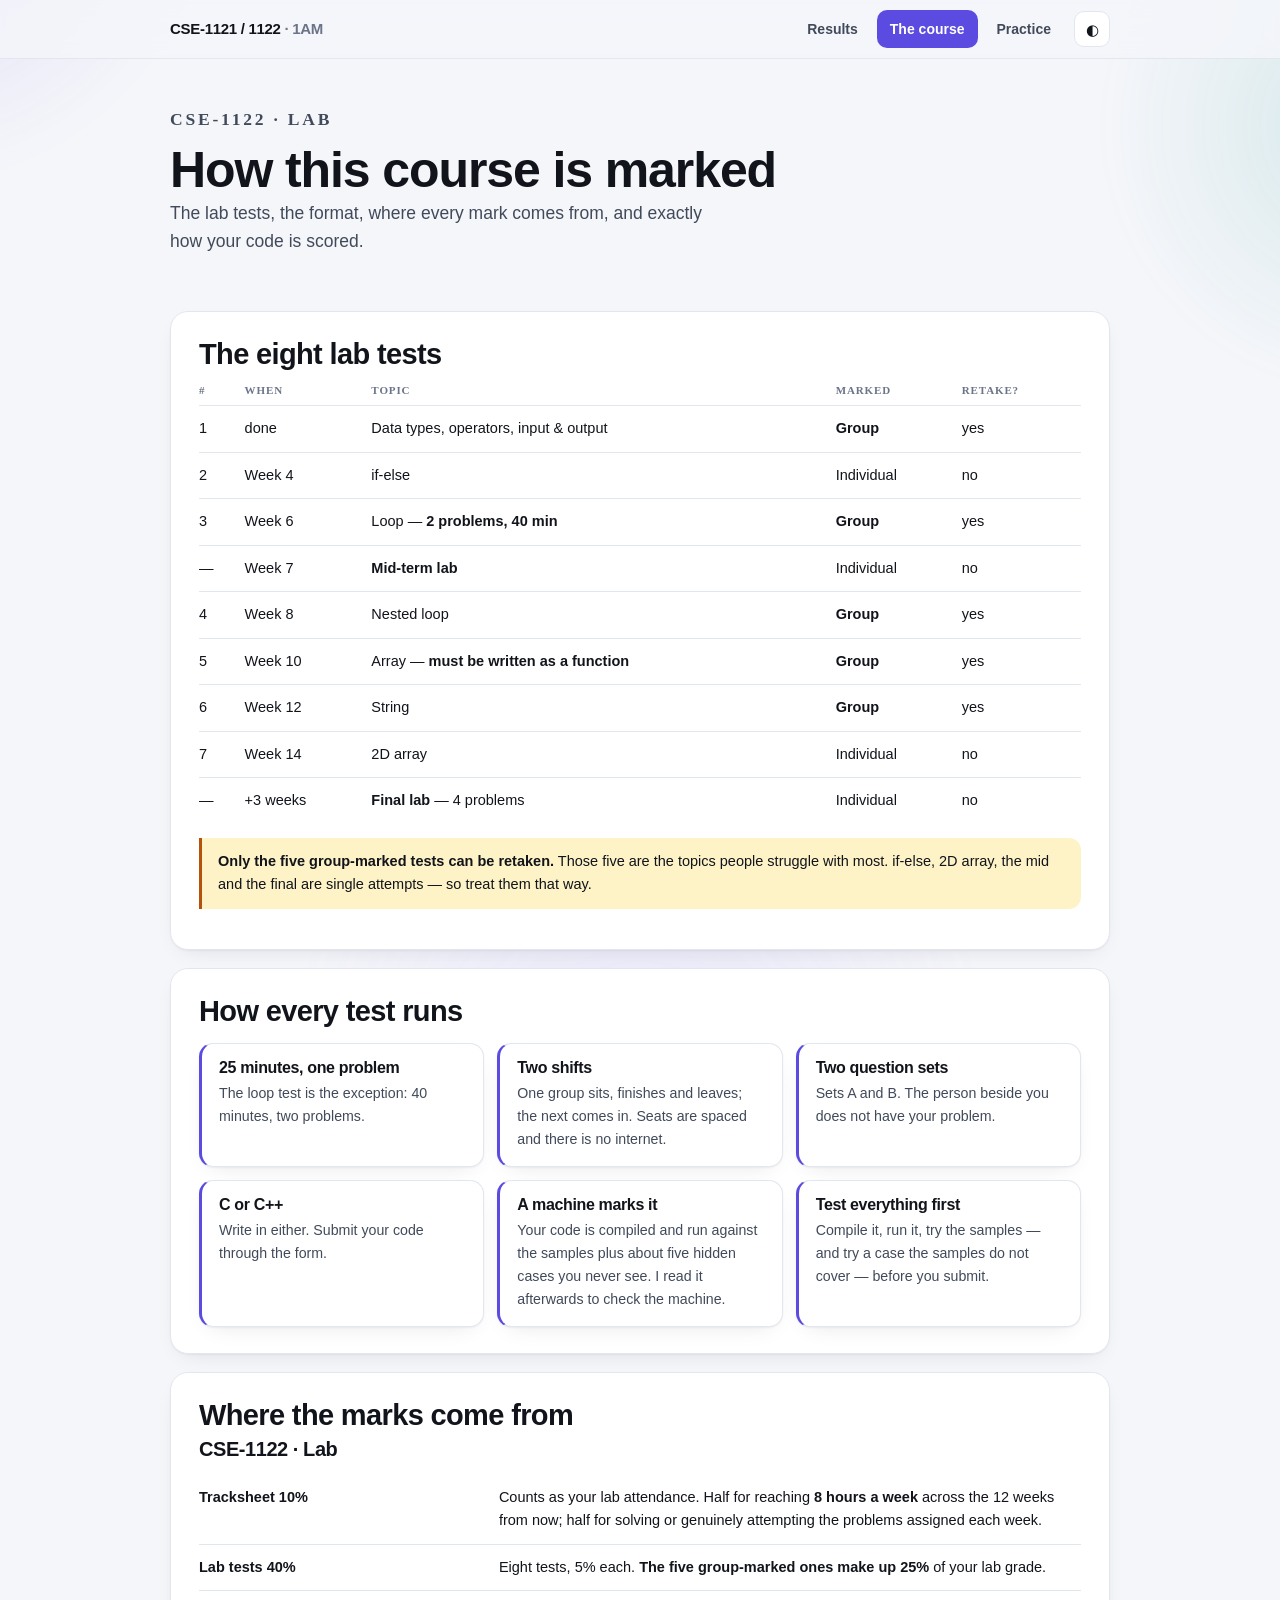
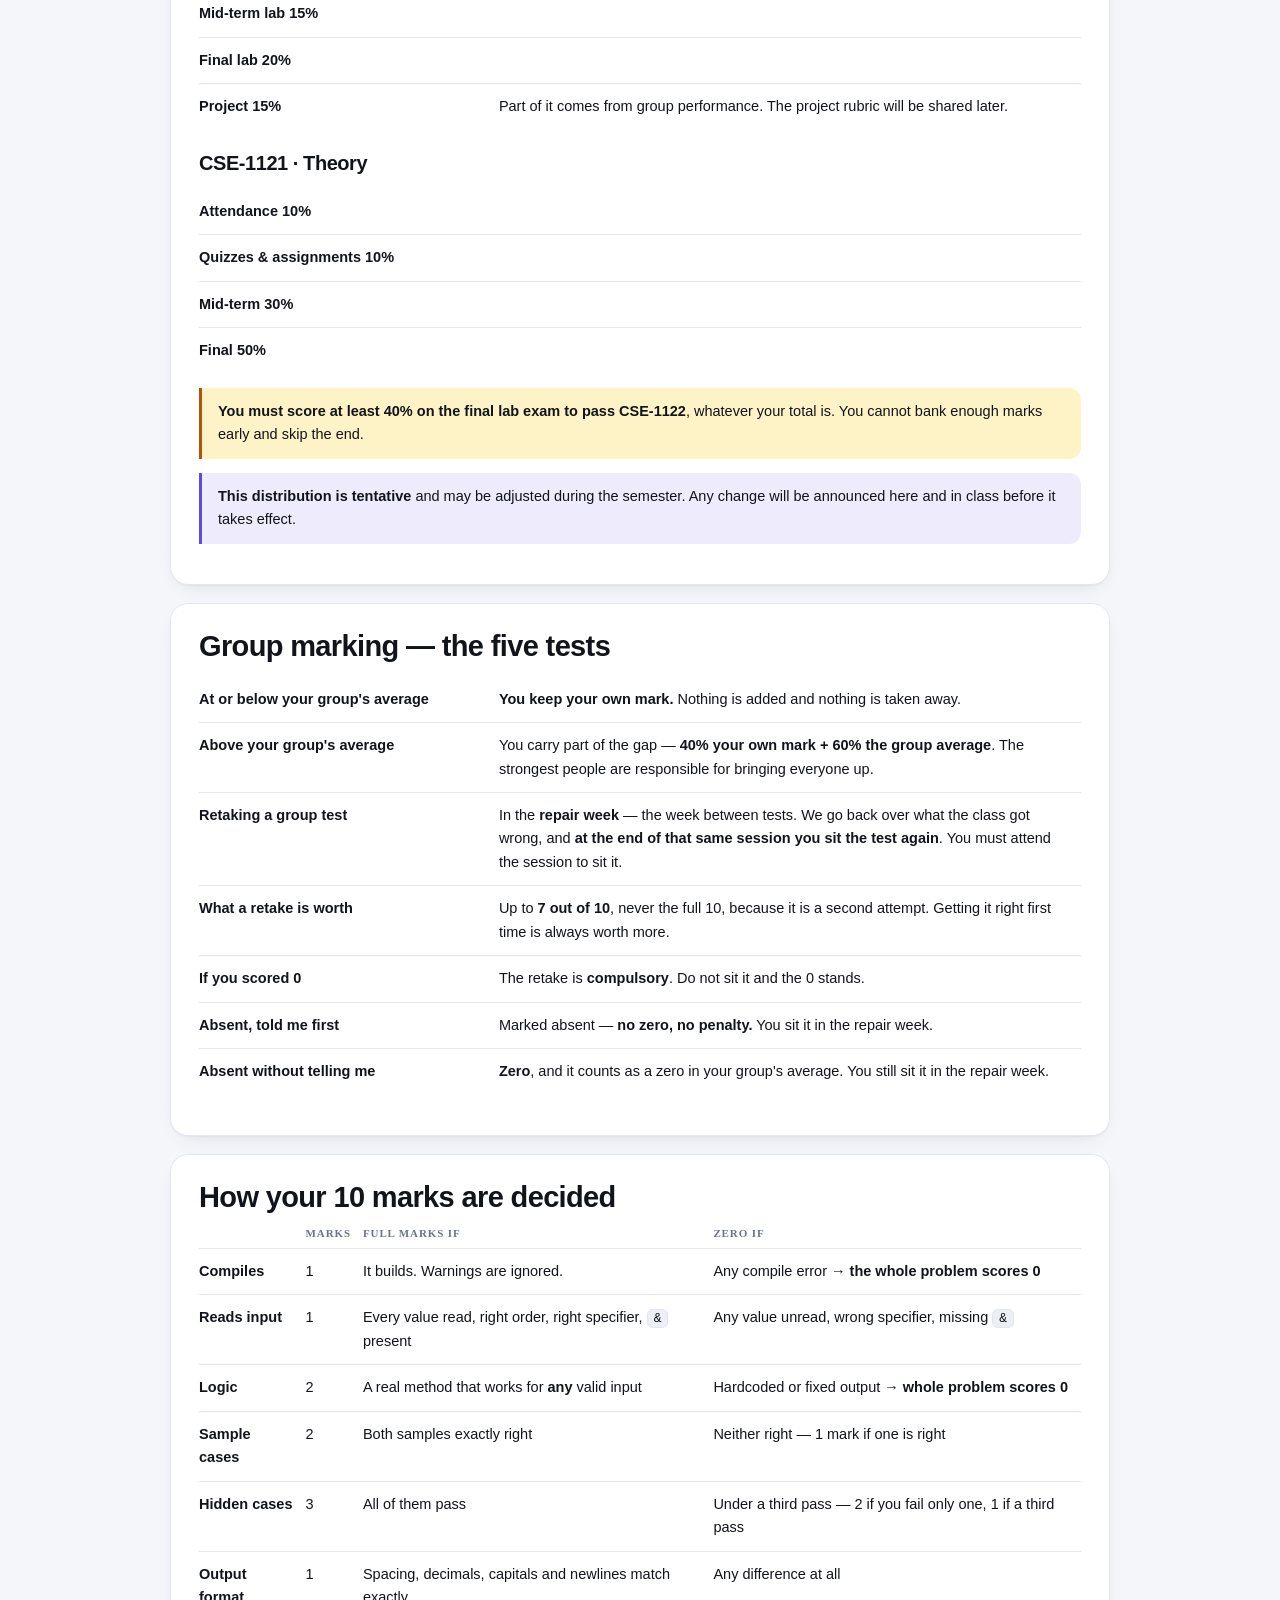
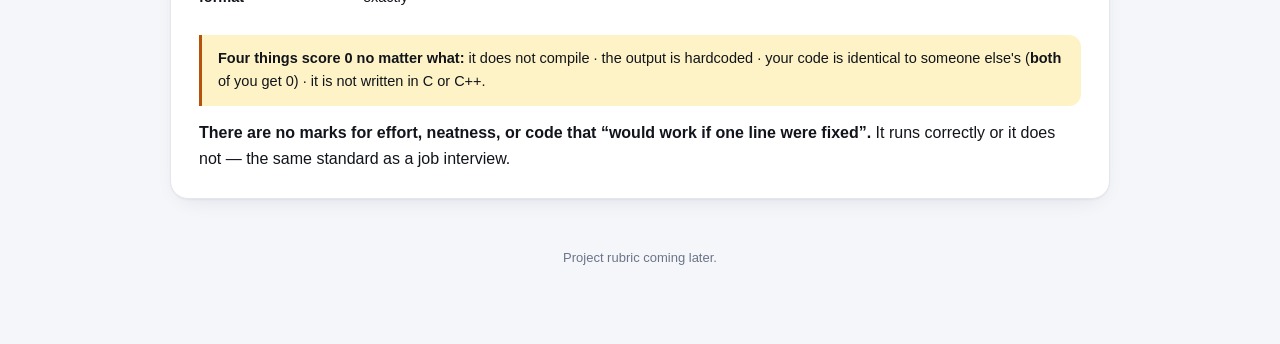
==== course.html @ 8d6affc6 "Quiz 1 and Lab Test 1 results, course info and practice guide" ====
<!doctype html><html lang="en"><head><meta charset="utf-8"><meta name="viewport" content="width=device-width,initial-scale=1"><meta name="robots" content="noindex,nofollow"><meta name="color-scheme" content="light dark"><title>The course — CSE-1121/1122 1AM</title><link rel="stylesheet" href="assets/site.css"><script>(function(){var s=localStorage.getItem("thm");if(s)document.documentElement.setAttribute("data-theme",s)})();</script></head><body><nav><div class="w"><span class="brand">CSE-1121 / 1122 <span>· 1AM</span></span>
<a class="nl" href="index.html">Results</a>
<a class="nl on" href="course.html">The course</a>
<a class="nl" href="practice.html">Practice</a>
<button id="tt" title="Light or dark" aria-label="Toggle theme">◐</button></div></nav><div class="w"><div class="hero rv">
<p class="eyebrow">CSE-1122 · Lab</p><h1>How this course is marked</h1>
<p>The lab tests, the format, where every mark comes from, and exactly how your code is scored.</p></div>

<section class="s rv"><h2>The eight lab tests</h2>
<div class="tw"><table>
<tr><th>#</th><th>When</th><th>Topic</th><th>Marked</th><th>Retake?</th></tr>
<tr><td>1</td><td>done</td><td>Data types, operators, input &amp; output</td><td><b>Group</b></td><td>yes</td></tr>
<tr><td>2</td><td>Week 4</td><td>if-else</td><td>Individual</td><td>no</td></tr>
<tr><td>3</td><td>Week 6</td><td>Loop — <b>2 problems, 40 min</b></td><td><b>Group</b></td><td>yes</td></tr>
<tr><td>—</td><td>Week 7</td><td><b>Mid-term lab</b></td><td>Individual</td><td>no</td></tr>
<tr><td>4</td><td>Week 8</td><td>Nested loop</td><td><b>Group</b></td><td>yes</td></tr>
<tr><td>5</td><td>Week 10</td><td>Array — <b>must be written as a function</b></td><td><b>Group</b></td><td>yes</td></tr>
<tr><td>6</td><td>Week 12</td><td>String</td><td><b>Group</b></td><td>yes</td></tr>
<tr><td>7</td><td>Week 14</td><td>2D array</td><td>Individual</td><td>no</td></tr>
<tr><td>—</td><td>+3 weeks</td><td><b>Final lab</b> — 4 problems</td><td>Individual</td><td>no</td></tr>
</table></div>
<div class="note"><b>Only the five group-marked tests can be retaken.</b> Those five are the topics people
struggle with most. if-else, 2D array, the mid and the final are single attempts — so treat them that way.</div></section>

<section class="s rv"><h2>How every test runs</h2>
<div class="grid">
<div class="tile ac lift"><h4>25 minutes, one problem</h4><p>The loop test is the exception: 40 minutes, two problems.</p></div>
<div class="tile ac lift"><h4>Two shifts</h4><p>One group sits, finishes and leaves; the next comes in. Seats are spaced and there is no internet.</p></div>
<div class="tile ac lift"><h4>Two question sets</h4><p>Sets A and B. The person beside you does not have your problem.</p></div>
<div class="tile ac lift"><h4>C or C++</h4><p>Write in either. Submit your code through the form.</p></div>
<div class="tile ac lift"><h4>A machine marks it</h4><p>Your code is compiled and run against the samples plus about five hidden cases you never see. I read it afterwards to check the machine.</p></div>
<div class="tile ac lift"><h4>Test everything first</h4><p>Compile it, run it, try the samples — and try a case the samples do not cover — before you submit.</p></div>
</div></section>

<section class="s rv"><h2>Where the marks come from</h2>
<h3 style="margin-bottom:8px">CSE-1122 · Lab</h3>
<div class="tw"><table class="kv">
<tr><td>Tracksheet <b>10%</b></td><td>Counts as your lab attendance. Half for reaching <b>8 hours a week</b> across the 12 weeks from now; half for solving or genuinely attempting the problems assigned each week.</td></tr>
<tr><td>Lab tests <b>40%</b></td><td>Eight tests, 5% each. <b>The five group-marked ones make up 25%</b> of your lab grade.</td></tr>
<tr><td>Mid-term lab <b>15%</b></td><td></td></tr>
<tr><td>Final lab <b>20%</b></td><td></td></tr>
<tr><td>Project <b>15%</b></td><td>Part of it comes from group performance. The project rubric will be shared later.</td></tr>
</table></div>
<h3 style="margin:22px 0 8px">CSE-1121 · Theory</h3>
<div class="tw"><table class="kv">
<tr><td>Attendance <b>10%</b></td><td></td></tr>
<tr><td>Quizzes &amp; assignments <b>10%</b></td><td></td></tr>
<tr><td>Mid-term <b>30%</b></td><td></td></tr>
<tr><td>Final <b>50%</b></td><td></td></tr>
</table></div>
<div class="note"><b>You must score at least 40% on the final lab exam to pass CSE-1122</b>, whatever your
total is. You cannot bank enough marks early and skip the end.</div>
<div class="note ac"><b>This distribution is tentative</b> and may be adjusted during the semester. Any change
will be announced here and in class before it takes effect.</div></section>

<section class="s rv"><h2>Group marking — the five tests</h2>
<div class="tw"><table class="kv">
<tr><td>At or below your group's average</td><td><b>You keep your own mark.</b> Nothing is added and nothing is taken away.</td></tr>
<tr><td>Above your group's average</td><td>You carry part of the gap — <b>40% your own mark + 60% the group average</b>. The strongest people are responsible for bringing everyone up.</td></tr>
<tr><td>Retaking a group test</td><td>In the <b>repair week</b> — the week between tests. We go back over what the class got wrong, and <b>at the end of that same session you sit the test again</b>. You must attend the session to sit it.</td></tr>
<tr><td>What a retake is worth</td><td>Up to <b>7 out of 10</b>, never the full 10, because it is a second attempt. Getting it right first time is always worth more.</td></tr>
<tr><td>If you scored 0</td><td>The retake is <b>compulsory</b>. Do not sit it and the 0 stands.</td></tr>
<tr><td>Absent, told me first</td><td>Marked absent — <b>no zero, no penalty.</b> You sit it in the repair week.</td></tr>
<tr><td>Absent without telling me</td><td><b>Zero</b>, and it counts as a zero in your group's average. You still sit it in the repair week.</td></tr>
</table></div></section>

<section class="s rv"><h2>How your 10 marks are decided</h2>
<div class="tw"><table>
<tr><th></th><th>Marks</th><th>Full marks if</th><th>Zero if</th></tr>
<tr><td><b>Compiles</b></td><td>1</td><td>It builds. Warnings are ignored.</td><td>Any compile error → <b>the whole problem scores 0</b></td></tr>
<tr><td><b>Reads input</b></td><td>1</td><td>Every value read, right order, right specifier, <code>&amp;</code> present</td><td>Any value unread, wrong specifier, missing <code>&amp;</code></td></tr>
<tr><td><b>Logic</b></td><td>2</td><td>A real method that works for <b>any</b> valid input</td><td>Hardcoded or fixed output → <b>whole problem scores 0</b></td></tr>
<tr><td><b>Sample cases</b></td><td>2</td><td>Both samples exactly right</td><td>Neither right — 1 mark if one is right</td></tr>
<tr><td><b>Hidden cases</b></td><td>3</td><td>All of them pass</td><td>Under a third pass — 2 if you fail only one, 1 if a third pass</td></tr>
<tr><td><b>Output format</b></td><td>1</td><td>Spacing, decimals, capitals and newlines match exactly</td><td>Any difference at all</td></tr>
</table></div>
<div class="note"><b>Four things score 0 no matter what:</b> it does not compile · the output is hardcoded ·
your code is identical to someone else's (<b>both</b> of you get 0) · it is not written in C or C++.</div>
<p style="margin-bottom:0"><b>There are no marks for effort, neatness, or code that “would work if one line
were fixed”.</b> It runs correctly or it does not — the same standard as a job interview.</p></section>

<p class="foot">Project rubric coming later.</p></div><script>
(function(){var r=document.documentElement,k='thm',s=localStorage.getItem(k);
 if(s)r.setAttribute('data-theme',s);
 var b=document.getElementById('tt');b&&b.addEventListener('click',function(){
  var d=r.getAttribute('data-theme')||(matchMedia('(prefers-color-scheme:dark)').matches?'dark':'light');
  var n=d==='dark'?'light':'dark';r.setAttribute('data-theme',n);localStorage.setItem(k,n);});
 if('IntersectionObserver' in window){
  var io=new IntersectionObserver(function(es){es.forEach(function(e){
   if(e.isIntersecting){e.target.classList.add('in');io.unobserve(e.target)}})},{rootMargin:'0px 0px -40px 0px'});
  document.querySelectorAll('.rv').forEach(function(e){io.observe(e)});
 } else document.querySelectorAll('.rv').forEach(function(e){e.classList.add('in')});
 var cs=document.querySelectorAll('[data-count]');
 if(cs.length&&'IntersectionObserver' in window&&!matchMedia('(prefers-reduced-motion:reduce)').matches){
  var io2=new IntersectionObserver(function(es){es.forEach(function(e){if(!e.isIntersecting)return;
   var el=e.target,to=parseFloat(el.dataset.count),d=el.dataset.dec==='1',t0=null;
   function step(t){t0=t0||t;var p=Math.min((t-t0)/700,1);
    el.firstChild.nodeValue=(to*(1-Math.pow(1-p,3))).toFixed(d?1:0);
    if(p<1)requestAnimationFrame(step)}
   requestAnimationFrame(step);io2.unobserve(el)})},{});
  cs.forEach(function(e){io2.observe(e)});}
})();</script></body></html>
---- assets/site.css ----
/* ---- tokens ------------------------------------------------------------- */
:root{
  --bg:#F5F6FA; --bg2:#EDEFF6; --surf:#FFFFFF; --card:#FFFFFF; --line:#E2E6EF;
  --ink:#11141A; --ink2:#414A5A; --mut:#6B7488;
  --acc:#5B4BE0; --acc-s:#7C6BFF; --acc2:#0D9488;
  --ok:#059669; --md:#B45309; --lo:#DC2626;
  --okb:#DCFCE7; --mdb:#FEF3C7; --lob:#FEE2E2;
  --code:#12151C; --codei:#E9ECF3;
  --sh:0 1px 2px rgba(16,20,32,.05),0 8px 24px -12px rgba(16,20,32,.14);
  --sh-lift:0 2px 6px rgba(16,20,32,.07),0 22px 48px -18px rgba(16,20,32,.26);
  --mo:ui-monospace,SFMono-Regular,Menlo,Consolas,monospace;
}
@media(prefers-color-scheme:dark){:root:not([data-theme="light"]){
  --bg:#0A0C11; --bg2:#0E1118; --surf:#141922; --card:#161C26; --line:#242B39;
  --ink:#EDF1F8; --ink2:#AFB9CA; --mut:#79839A;
  --acc:#9B8CFF; --acc-s:#B3A6FF; --acc2:#2DD4BF;
  --ok:#34D399; --md:#FBBF24; --lo:#FB7185;
  --okb:#0B2B21; --mdb:#2E2510; --lob:#301419;
  --code:#05070B; --codei:#DDE3EE;
  --sh:0 1px 2px rgba(0,0,0,.4),0 10px 30px -14px rgba(0,0,0,.7);
  --sh-lift:0 2px 8px rgba(0,0,0,.5),0 26px 60px -20px rgba(0,0,0,.85);
}}
:root[data-theme="dark"]{
  --bg:#0A0C11; --bg2:#0E1118; --surf:#141922; --card:#161C26; --line:#242B39;
  --ink:#EDF1F8; --ink2:#AFB9CA; --mut:#79839A;
  --acc:#9B8CFF; --acc-s:#B3A6FF; --acc2:#2DD4BF;
  --ok:#34D399; --md:#FBBF24; --lo:#FB7185;
  --okb:#0B2B21; --mdb:#2E2510; --lob:#301419;
  --code:#05070B; --codei:#DDE3EE;
  --sh:0 1px 2px rgba(0,0,0,.4),0 10px 30px -14px rgba(0,0,0,.7);
  --sh-lift:0 2px 8px rgba(0,0,0,.5),0 26px 60px -20px rgba(0,0,0,.85);
}
*{box-sizing:border-box}
html{-webkit-text-size-adjust:100%}
body{margin:0;background:var(--bg);color:var(--ink);
 font:16px/1.62 ui-sans-serif,-apple-system,BlinkMacSystemFont,"Segoe UI",Roboto,"Helvetica Neue",sans-serif;
 -webkit-font-smoothing:antialiased;overflow-x:hidden}
/* subtle depth: drifting mesh behind everything */
body::before{content:"";position:fixed;inset:-25%;z-index:-1;pointer-events:none;
 background:
  radial-gradient(38vw 38vw at 12% 8%, color-mix(in srgb,var(--acc) 15%,transparent), transparent 62%),
  radial-gradient(34vw 34vw at 88% 26%, color-mix(in srgb,var(--acc2) 13%,transparent), transparent 62%),
  radial-gradient(42vw 42vw at 50% 96%, color-mix(in srgb,var(--acc-s) 10%,transparent), transparent 66%);
 filter:blur(10px);animation:drift 34s ease-in-out infinite alternate}
@keyframes drift{to{transform:translate3d(2.5%,-2%,0) scale(1.06)}}
.w{max-width:980px;margin:0 auto;padding:0 20px}
h1,h2,h3,h4{line-height:1.14;margin:0;letter-spacing:-.022em}
h1{font-size:clamp(30px,7vw,50px);font-weight:800}
h2{font-size:clamp(21px,4vw,29px);font-weight:750;margin:0 0 6px}
h3{font-size:20px;font-weight:700} h4{font-size:16px;font-weight:650}
p{margin:0 0 12px} a{color:var(--acc)}
/* ---- nav ---------------------------------------------------------------- */
nav{position:sticky;top:0;z-index:40;backdrop-filter:blur(14px);
 background:color-mix(in srgb,var(--bg) 82%,transparent);border-bottom:1px solid var(--line)}
nav .w{display:flex;align-items:center;gap:6px;height:58px}
.brand{font-weight:800;letter-spacing:-.02em;margin-right:auto;font-size:15px;white-space:nowrap}
.brand span{color:var(--mut);font-weight:600}
nav a.nl{padding:8px 13px;border-radius:10px;text-decoration:none;color:var(--ink2);
 font-size:14px;font-weight:600;white-space:nowrap}
nav a.nl:hover{background:var(--surf);color:var(--ink)}
nav a.nl.on{background:var(--acc);color:#fff}
#tt{margin-left:4px;width:36px;height:36px;border:1px solid var(--line);border-radius:10px;
 background:var(--surf);color:var(--ink);cursor:pointer;font-size:15px;line-height:1;flex:none}
@media(max-width:600px){nav .w{height:auto;padding-top:9px;padding-bottom:9px;flex-wrap:wrap}
 .brand{width:100%;margin-bottom:5px} nav a.nl{padding:7px 11px;font-size:13.5px}}
/* ---- layout ------------------------------------------------------------- */
.hero{padding:52px 0 26px}
.eyebrow{font:700 11.5px/1 ui-sans-serif;letter-spacing:.16em;text-transform:uppercase;color:var(--acc);margin:0 0 13px}
.hero>p{color:var(--ink2);max-width:58ch;font-size:17.5px}
section.s{background:var(--surf);border:1px solid var(--line);border-radius:18px;
 padding:26px 28px;margin:18px 0;box-shadow:var(--sh)}
@media(max-width:560px){section.s{padding:20px 18px;border-radius:15px}}
.stats{display:grid;grid-template-columns:repeat(auto-fit,minmax(140px,1fr));gap:12px;margin-top:24px}
.stat{background:var(--surf);border:1px solid var(--line);border-radius:15px;padding:17px 19px;box-shadow:var(--sh)}
.stat b{display:block;font-size:32px;font-weight:820;letter-spacing:-.035em;line-height:1}
.stat b small{font-size:15px;color:var(--mut);font-weight:600}
.stat span{display:block;font-size:12.5px;color:var(--mut);margin-top:6px;line-height:1.4}
.grid{display:grid;gap:13px;grid-template-columns:repeat(auto-fit,minmax(240px,1fr));margin-top:15px}
.tile{border:1px solid var(--line);border-radius:14px;padding:15px 17px;background:var(--card);box-shadow:var(--sh)}
.tile h4{margin-bottom:5px} .tile p{font-size:14.2px;color:var(--ink2);margin:0}
.tile.ok{border-left:3px solid var(--ok)} .tile.md{border-left:3px solid var(--md)}
.tile.lo{border-left:3px solid var(--lo)} .tile.ac{border-left:3px solid var(--acc)}
.pill{display:inline-block;font:700 11px/1 ui-sans-serif;letter-spacing:.04em;padding:5px 9px;border-radius:20px;margin-right:7px}
.p-ok{background:var(--okb);color:var(--ok)} .p-md{background:var(--mdb);color:var(--md)} .p-lo{background:var(--lob);color:var(--lo)}
.note{border-left:3px solid var(--md);background:var(--mdb);color:var(--ink);
 padding:12px 16px;border-radius:0 12px 12px 0;margin:14px 0;font-size:14.5px}
.note.ac{border-color:var(--acc);background:color-mix(in srgb,var(--acc) 10%,transparent)}
/* tables scroll on mobile */
.tw{overflow-x:auto;-webkit-overflow-scrolling:touch;margin:14px 0}
table{width:100%;border-collapse:collapse;font-size:14.5px;min-width:440px}
th{text-align:left;font:700 11px/1 ui-sans-serif;letter-spacing:.08em;text-transform:uppercase;
 color:var(--mut);padding:0 12px 9px 0;border-bottom:1px solid var(--line)}
td{padding:11px 12px 11px 0;border-bottom:1px solid var(--line);vertical-align:top}
tr:last-child td{border-bottom:0}
table.kv{min-width:0} table.kv td:first-child{width:34%;font-weight:650;padding-right:18px}
code{background:var(--bg2);border:1px solid var(--line);padding:1px 6px;border-radius:6px;font:13px var(--mo)}
.pr{background:var(--code);color:var(--codei);padding:14px 16px;border-radius:12px;
 font:12.5px/1.62 var(--mo);white-space:pre-wrap;margin:9px 0;overflow-x:auto}
ul,ol{padding-left:20px;margin:8px 0} li{margin-bottom:7px}
.foot{color:var(--mut);font-size:13px;padding:30px 0 64px;text-align:center}
.hide{display:none!important}
/* ---- depth on interaction ---------------------------------------------- */
.lift{transition:transform .22s cubic-bezier(.2,.7,.3,1),box-shadow .22s}
@media(hover:hover){.lift:hover{transform:translateY(-3px);box-shadow:var(--sh-lift)}}
.rv{opacity:0;transform:translateY(14px)}
.rv.in{opacity:1;transform:none;transition:opacity .5s ease,transform .5s cubic-bezier(.2,.7,.3,1)}
@media(prefers-reduced-motion:reduce){
 body::before{animation:none}.rv,.rv.in{opacity:1;transform:none;transition:none}
 .lift{transition:none}.lift:hover{transform:none}}

.gs{margin:20px 0}
.gh{background:var(--ink);color:var(--bg);border-radius:16px 16px 0 0;padding:17px 24px}
.gh h3{color:var(--bg)} .gh p{margin:4px 0 0;font-size:13.5px;opacity:.82} .gh b{color:var(--bg)}
.mut{opacity:.72}
.cards{display:grid;gap:13px;grid-template-columns:repeat(auto-fill,minmax(310px,1fr));
 background:var(--surf);border:1px solid var(--line);border-top:0;border-radius:0 0 16px 16px;padding:15px;box-shadow:var(--sh)}
.c{border:1px solid var(--line);border-radius:14px;padding:17px 19px;background:var(--card)}
.ch{display:flex;justify-content:space-between;gap:8px;align-items:flex-start;margin-bottom:13px}
.cid{font:600 11.5px/1 var(--mo);color:var(--mut);letter-spacing:.04em}
.tg{font:700 10.5px/1 ui-sans-serif;letter-spacing:.06em;text-transform:uppercase;padding:5px 9px;border-radius:20px;white-space:nowrap}
.tg.ok{background:var(--okb);color:var(--ok)} .tg.md{background:var(--mdb);color:var(--md)}
.tg.lo{background:var(--lob);color:var(--lo)} .tg.owe{background:var(--line);color:var(--mut)}
.mk{display:flex;gap:7px;margin-bottom:13px}
.mk>div{flex:1;background:var(--bg2);border:1px solid var(--line);border-radius:11px;padding:10px 4px;text-align:center}
.mk b{display:block;font-size:23px;font-weight:820;letter-spacing:-.03em;line-height:1}
.mk span{display:block;font-size:10.5px;color:var(--mut);margin-top:3px}
.mk .t{background:var(--acc);border-color:var(--acc)} .mk .t b,.mk .t span{color:#fff}
.bars{display:grid;gap:4px;margin-bottom:13px}
.b{display:grid;grid-template-columns:108px 1fr 24px;align-items:center;gap:8px;font-size:11.5px;color:var(--ink2)}
.b .tr{height:6px;background:var(--line);border-radius:6px;overflow:hidden}
.b i{display:block;height:100%;border-radius:6px}
.b .hi{background:var(--ok)} .b .mm{background:var(--md)} .b .ll{background:var(--lo)}
.b b{font-size:11px;text-align:right;font-weight:700}
.nt{background:var(--bg2);border-left:3px solid var(--mut);padding:10px 13px;margin:0 0 10px;font-size:13.5px;border-radius:0 9px 9px 0}
.lb{font:700 10.5px/1 ui-sans-serif;letter-spacing:.09em;text-transform:uppercase;color:var(--mut);margin:13px 0 6px}
.fx{margin:0;padding-left:18px;font-size:13.5px} .fx li{margin-bottom:7px} .fx b{color:var(--acc)}

.hint{font-size:12.5px;color:var(--mut);margin:0 0 10px;line-height:1.5}
.fx{list-style:none;padding:0;margin:0;display:grid;gap:9px}
.stp{display:grid;grid-template-columns:24px 1fr;gap:10px;align-items:start;margin:0}
.sn{width:24px;height:24px;border-radius:50%;background:var(--acc);color:#fff;
 font:700 12px/24px ui-sans-serif;text-align:center;flex:none}
.sb p{margin:0 0 6px;font-size:13.5px;line-height:1.55}
.sb p:last-child{margin-bottom:0}
.sb .tail{color:var(--mut);font-size:12.5px;font-style:italic}
.pw{position:relative;margin:7px 0}
.pw pre{background:var(--code);color:var(--codei);padding:12px 13px 12px 13px;border-radius:10px;
 max-height:150px;overflow:auto;font:11.5px/1.6 var(--mo);white-space:pre-wrap;margin:0}
.cp{position:absolute;top:7px;right:7px;border:1px solid rgba(255,255,255,.22);
 background:rgba(255,255,255,.1);color:#EDF1F8;border-radius:7px;padding:4px 10px;
 font:600 11px ui-sans-serif;cursor:pointer;backdrop-filter:blur(4px)}
.cp:hover{background:rgba(255,255,255,.2)} .cp.done{background:var(--ok);border-color:var(--ok);color:#fff}
.sm{font-size:14px;color:var(--ink2)}
details{margin:0 0 10px} summary{cursor:pointer;font-size:13px;color:var(--acc);font-weight:650}
pre{background:var(--code);color:var(--codei);padding:13px 15px;border-radius:11px;overflow-x:auto;font:12px/1.55 var(--mo);margin:9px 0 0}
.rt{min-width:330px;font:11.5px/1.45 var(--mo)}
.rt th{padding:4px 7px} .rt td{padding:4px 7px}
.rt .p td{background:var(--okb)} .rt .f td{background:var(--lob)}
.lock{background:var(--surf);border:1px solid var(--line);border-radius:18px;padding:34px 26px;text-align:center;margin:18px 0;box-shadow:var(--sh)}
.lock p{color:var(--mut);font-size:14.5px;max-width:44ch;margin:0 auto 18px}
.lf{display:flex;gap:9px;max-width:400px;margin:0 auto}
#pw{flex:1;padding:13px 16px;border:1px solid var(--line);border-radius:12px;background:var(--bg2);
 color:var(--ink);font-size:16px;text-align:center;letter-spacing:.04em}
#pw:focus{outline:2px solid var(--acc);outline-offset:1px}
#go{padding:13px 24px;border:0;border-radius:12px;background:var(--acc);color:#fff;font-weight:700;font-size:15px;cursor:pointer}
#go:disabled{opacity:.6}
#msg{margin:14px 0 0;font-size:14px;min-height:20px;color:var(--lo)}
.bar{position:sticky;top:58px;z-index:20;background:color-mix(in srgb,var(--bg) 88%,transparent);
 backdrop-filter:blur(12px);border-bottom:1px solid var(--line);padding:11px 0;display:none}
.bar .w{display:flex;gap:8px;flex-wrap:wrap;align-items:center}
#q{flex:1;min-width:160px;padding:9px 13px;border:1px solid var(--line);border-radius:11px;background:var(--surf);color:var(--ink);font-size:15px}
.chip{border:1px solid var(--line);background:var(--surf);color:var(--ink2);border-radius:20px;padding:7px 14px;font-size:13.5px;font-weight:600;cursor:pointer}
.chip.on{background:var(--acc);color:#fff;border-color:var(--acc)}

.gadv{background:var(--surf);border:1px solid var(--line);border-top:0;padding:18px 15px 4px}
.gadv>h4{font-size:11px;letter-spacing:.1em;text-transform:uppercase;color:var(--mut);margin:0 0 10px}
.gadv .grid{margin-top:0}
.gadv .tile h4{font-size:14.5px;margin-bottom:5px}
.gadv .tile p{font-size:13.5px}
.cards{border-top:0!important;border-radius:0 0 16px 16px}
@media(max-width:560px){.cards{grid-template-columns:1fr}.b{grid-template-columns:94px 1fr 22px}
 .bar{top:0}}
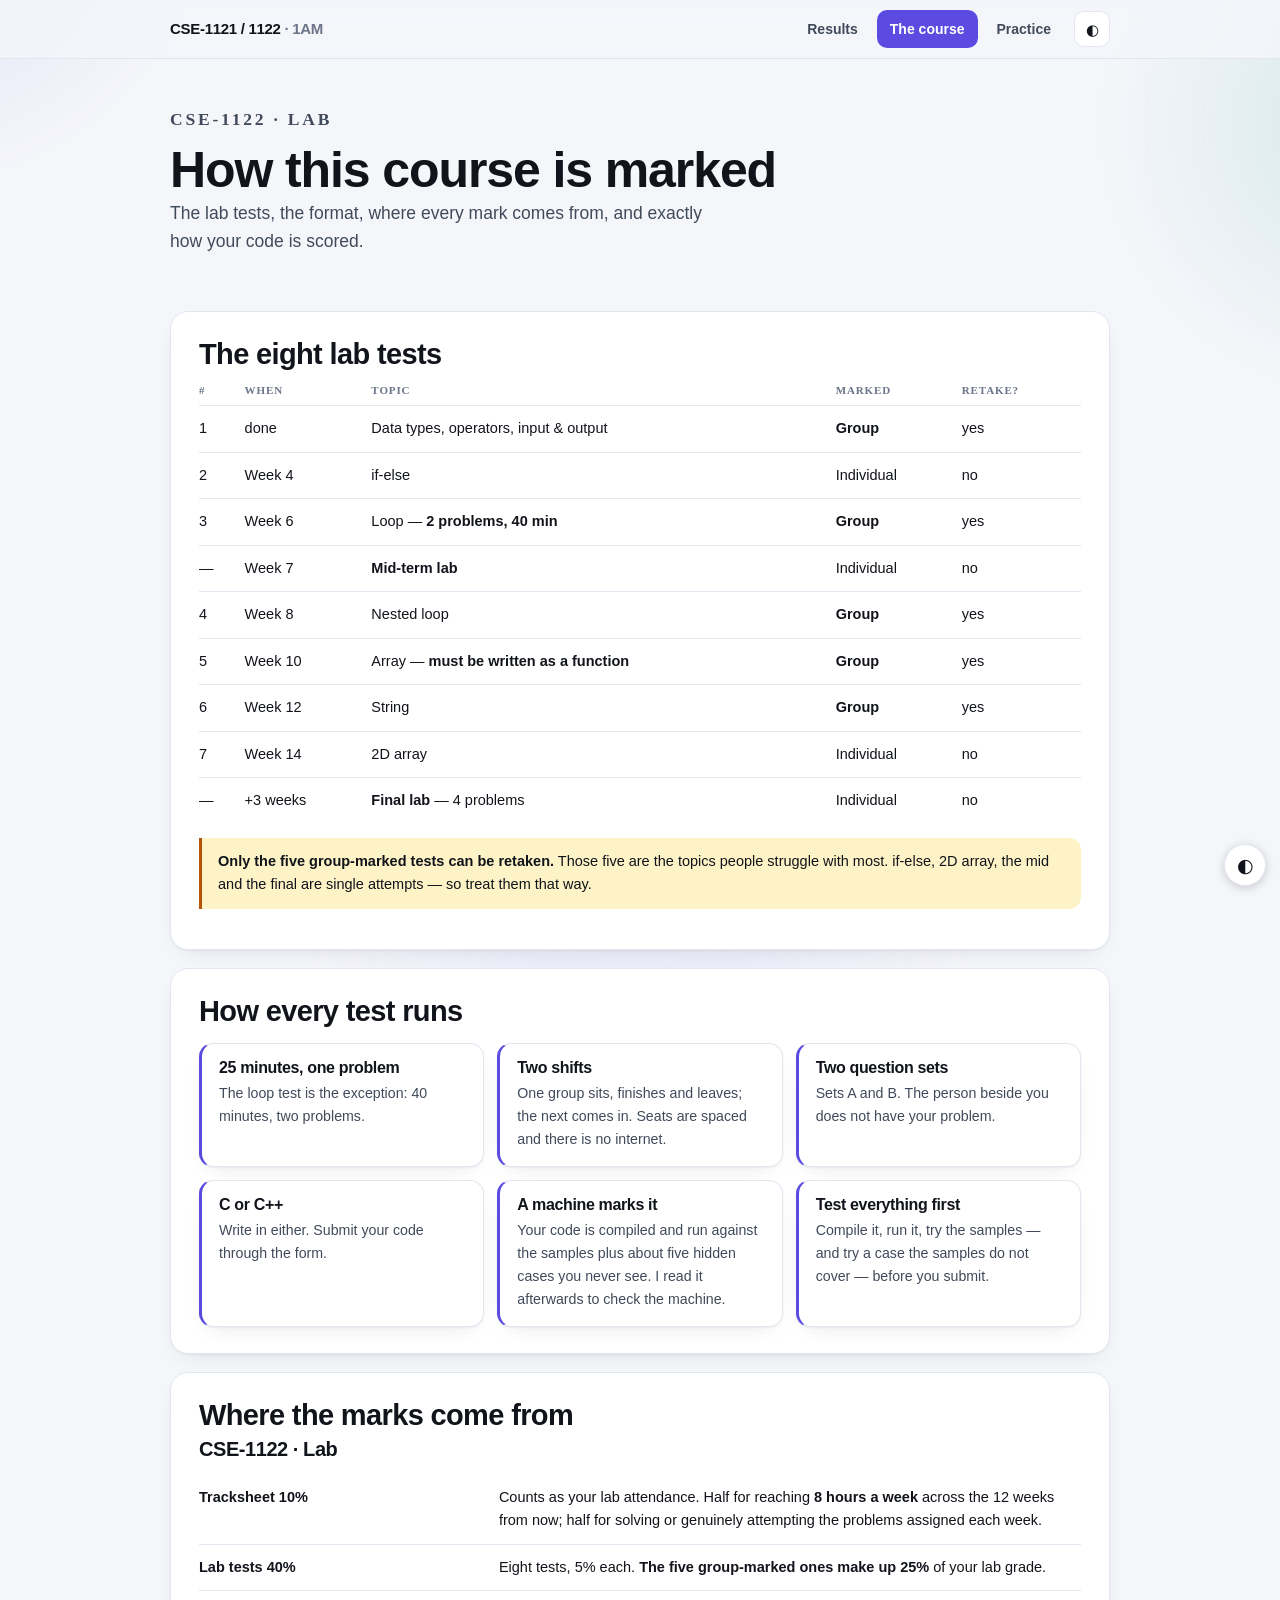
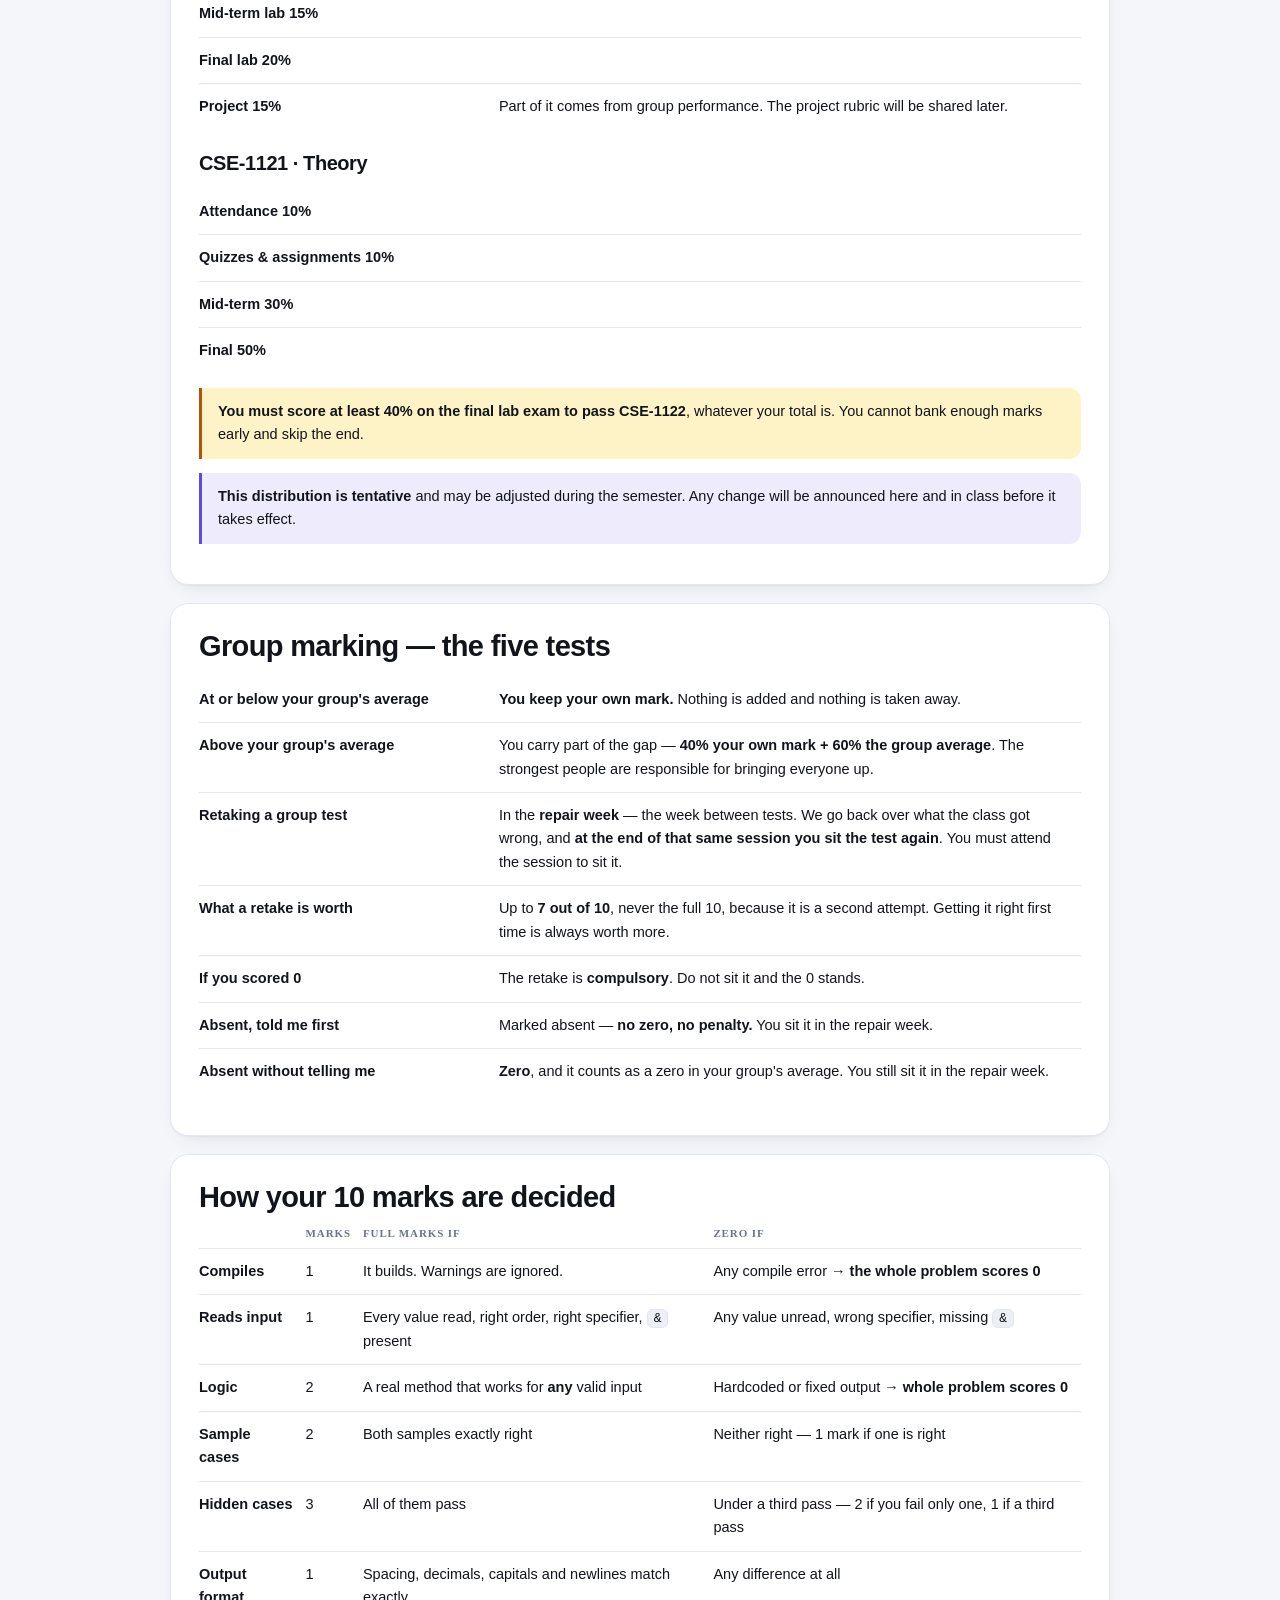
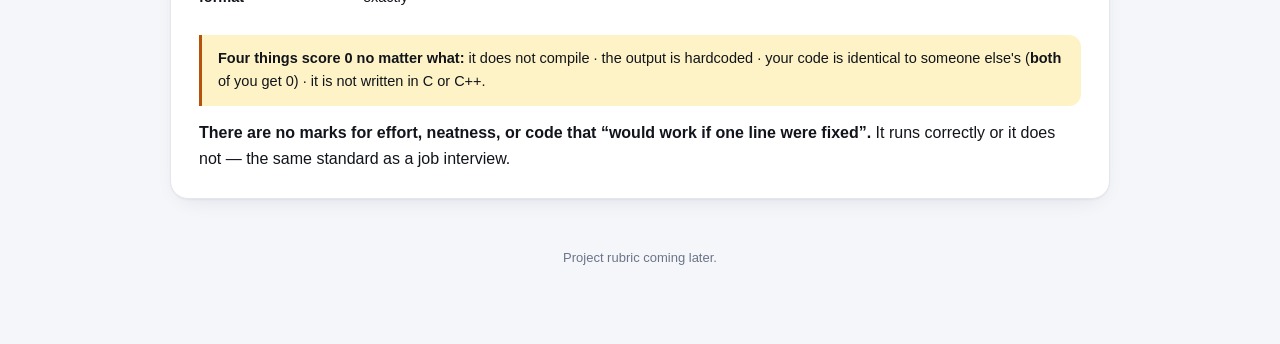
==== commit c7ce2f3c: "group summary table, group-adjusted totals, dark mode toggle" ====
--- a/course.html
+++ b/course.html
@@ -1,8 +1,8 @@
-<!doctype html><html lang="en"><head><meta charset="utf-8"><meta name="viewport" content="width=device-width,initial-scale=1"><meta name="robots" content="noindex,nofollow"><meta name="color-scheme" content="light dark"><title>The course — CSE-1121/1122 1AM</title><link rel="stylesheet" href="assets/site.css"><script>(function(){var s=localStorage.getItem("thm");if(s)document.documentElement.setAttribute("data-theme",s)})();</script></head><body><nav><div class="w"><span class="brand">CSE-1121 / 1122 <span>· 1AM</span></span>
+<!doctype html><html lang="en"><head><meta charset="utf-8"><meta name="viewport" content="width=device-width,initial-scale=1"><meta name="robots" content="noindex,nofollow"><meta name="color-scheme" content="light dark"><title>The course — CSE-1121/1122 1AM</title><link rel="stylesheet" href="assets/site.css?v=b23f9564"><script>(function(){var s=localStorage.getItem("thm");if(s)document.documentElement.setAttribute("data-theme",s)})();</script></head><body><nav><div class="w"><span class="brand">CSE-1121 / 1122 <span>· 1AM</span></span>
 <a class="nl" href="index.html">Results</a>
 <a class="nl on" href="course.html">The course</a>
 <a class="nl" href="practice.html">Practice</a>
-<button id="tt" title="Light or dark" aria-label="Toggle theme">◐</button></div></nav><div class="w"><div class="hero rv">
+<button id="tt" title="Light or dark" aria-label="Toggle theme">◐</button></div></nav><button id="thmb" class="thmb" type="button" aria-label="Change theme" title="Light / dark / follow system">◐</button><div class="w"><div class="hero rv">
 <p class="eyebrow">CSE-1122 · Lab</p><h1>How this course is marked</h1>
 <p>The lab tests, the format, where every mark comes from, and exactly how your code is scored.</p></div>
 
@@ -99,4 +99,25 @@
     if(p<1)requestAnimationFrame(step)}
    requestAnimationFrame(step);io2.unobserve(el)})},{});
   cs.forEach(function(e){io2.observe(e)});}
-})();</script></body></html>+})();</script><script>
+(function(){
+  var r=document.documentElement, b=document.getElementById('thmb');
+  if(!b) return;
+  var order=['','light','dark'];                 // '' = follow the system
+  function label(){
+    var v=r.getAttribute('data-theme')||'';
+    b.textContent = v==='light' ? '☀' : v==='dark' ? '☽' : '◐';
+    b.title = v==='light' ? 'Light. Click for dark.'
+            : v==='dark'  ? 'Dark. Click to follow your system.'
+            : 'Following your system. Click for light.';
+  }
+  b.addEventListener('click',function(){
+    var v=r.getAttribute('data-theme')||'';
+    var n=order[(order.indexOf(v)+1)%order.length];
+    if(n){ r.setAttribute('data-theme',n); try{localStorage.setItem('thm',n)}catch(e){} }
+    else { r.removeAttribute('data-theme'); try{localStorage.removeItem('thm')}catch(e){} }
+    label();
+  });
+  label();
+})();
+</script></body></html>
--- a/assets/site.css
+++ b/assets/site.css
@@ -1,3 +1,85 @@
+
+/* ── group summary table ─────────────────────────────────────────── */
+.gtw{margin:0 0 18px}
+.gtw table.gt{width:100%;border-collapse:collapse;font-size:13.5px;
+  font-variant-numeric:tabular-nums;background:var(--card);
+  border:1px solid var(--line);border-radius:10px;overflow:hidden}
+.gt caption{caption-side:top;text-align:left;font-size:12px;letter-spacing:.06em;
+  text-transform:uppercase;color:var(--mut);padding:0 0 7px}
+.gt th,.gt td{padding:7px 10px;border-bottom:1px solid var(--line);text-align:right}
+.gt thead th{font-size:11px;letter-spacing:.05em;text-transform:uppercase;color:var(--mut);
+  font-weight:600;white-space:nowrap;background:var(--bg2)}
+.gt thead th i{display:block;font-style:normal;font-weight:400;opacity:.65;letter-spacing:0}
+.gt th[scope=row]{text-align:left;font-weight:600;color:var(--ink);white-space:nowrap}
+.gt .rid{display:block;font-weight:400;font-size:11px;color:var(--mut);
+  font-variant-numeric:tabular-nums}
+.gt tbody tr:hover{background:var(--bg2)}
+.gt td.tot{font-weight:700}
+.gt td.gain{color:#1e7e34;font-weight:600}
+.gt td.cut{color:#b45309}
+.gt .nil{color:var(--mut)}
+.gt tfoot tr.avg th,.gt tfoot tr.avg td{border-bottom:0;background:var(--bg2);
+  font-weight:600;color:var(--mut)}
+.gtn{margin:8px 2px 0;font-size:12.5px;line-height:1.6;color:var(--mut)}
+.all .cut b{color:#b45309}
+@media (max-width:640px){
+  .gtw{overflow-x:auto;-webkit-overflow-scrolling:touch}
+  .gtw table.gt{min-width:520px}
+}
+@media (prefers-color-scheme:dark){
+  :root:not([data-theme=light]) .gt td.gain{color:#5ec27a}
+  :root:not([data-theme=light]) .gt td.cut,
+  :root:not([data-theme=light]) .all .cut b{color:#e0a45e}
+}
+:root[data-theme=dark] .gt td.gain{color:#5ec27a}
+:root[data-theme=dark] .gt td.cut,
+:root[data-theme=dark] .all .cut b{color:#e0a45e}
+
+.thmb{position:fixed;right:14px;bottom:14px;z-index:60;width:42px;height:42px;border-radius:50%;
+ border:1px solid var(--line);background:var(--card);color:var(--ink);font-size:19px;line-height:1;
+ cursor:pointer;box-shadow:0 2px 10px rgba(0,0,0,.18);display:flex;align-items:center;justify-content:center}
+.thmb:hover{background:var(--bg2)}
+.thmb:focus-visible{outline:2px solid var(--acc);outline-offset:2px}
+@media print{.thmb{display:none}}
+
+.all{display:grid;grid-template-columns:repeat(5,1fr);gap:.4rem;margin:.5rem 0 .2rem}
+@media (max-width:420px){.all{grid-template-columns:repeat(3,1fr)}}
+.all div{background:var(--card2,#f5f6f8);border-radius:8px;padding:.45rem .3rem;text-align:center}
+.all b{display:block;font-size:1.15rem;line-height:1.15}
+.all span{font-size:.66rem;color:var(--mut,#5b6570);letter-spacing:.02em}
+.all .t{background:var(--acc-bg,#e3ecf7);outline:1px solid var(--acc,#1f6feb)}
+pre.src{line-height:1.5;overflow-x:auto;padding:.6rem .2rem .6rem 0}
+pre.src span{display:block;padding:.05rem 0}
+pre.src i{display:inline-block;width:2.2em;text-align:right;margin-right:.8em;
+          color:var(--mut,#9aa4ae);font-style:normal;opacity:.55;user-select:none}
+
+/* The guilty line. rgba composites over whatever the <pre> background is, so it
+   cannot blend into either theme the way a flat tint did. */
+pre.src span.bad{
+  background:rgba(217,83,79,.22);
+  box-shadow:inset 4px 0 0 #d9534f;
+  font-weight:600;
+}
+pre.src span.bad i{opacity:1;color:#d9534f;font-weight:700}
+:root:not([data-theme="light"]) pre.src span.bad{background:rgba(255,138,128,.20)}
+:root:not([data-theme="light"]) pre.src span.bad i{color:#ff8a80}
+@media(prefers-color-scheme:dark){
+  :root:not([data-theme="light"]) pre.src span.bad{background:rgba(255,138,128,.20)}
+  :root:not([data-theme="light"]) pre.src span.bad i{color:#ff8a80}
+}
+:root[data-theme="light"] pre.src span.bad{background:rgba(217,83,79,.22)}
+:root[data-theme="light"] pre.src span.bad i{color:#d9534f}
+
+pre.cerr{background:rgba(217,83,79,.14);color:#b3261e;font-size:.8rem;padding:.55rem .75rem;
+         border-radius:6px;white-space:pre-wrap;margin:.45rem 0;
+         box-shadow:inset 3px 0 0 #d9534f}
+:root:not([data-theme="light"]) pre.cerr{background:rgba(255,138,128,.14);color:#ffb4ab}
+.why{font-size:.86rem;color:#b3261e;margin:.4rem 0 .1rem;font-weight:600;
+     background:rgba(217,83,79,.10);border-radius:6px;padding:.4rem .6rem}
+:root:not([data-theme="light"]) .why{color:#ffb4ab;background:rgba(255,138,128,.12)}
+
+.up{background:var(--ok-bg,#e8f5e9);border-left:3px solid #2e7d32;border-radius:0 8px 8px 0;padding:.7rem .9rem;margin:.6rem 0;font-size:.93rem;line-height:1.5}
+.grp{font-size:.86rem;color:var(--mut,#5b6570);margin:.35rem 0 .1rem;line-height:1.5}
 
 /* ---- tokens ------------------------------------------------------------- */
 :root{
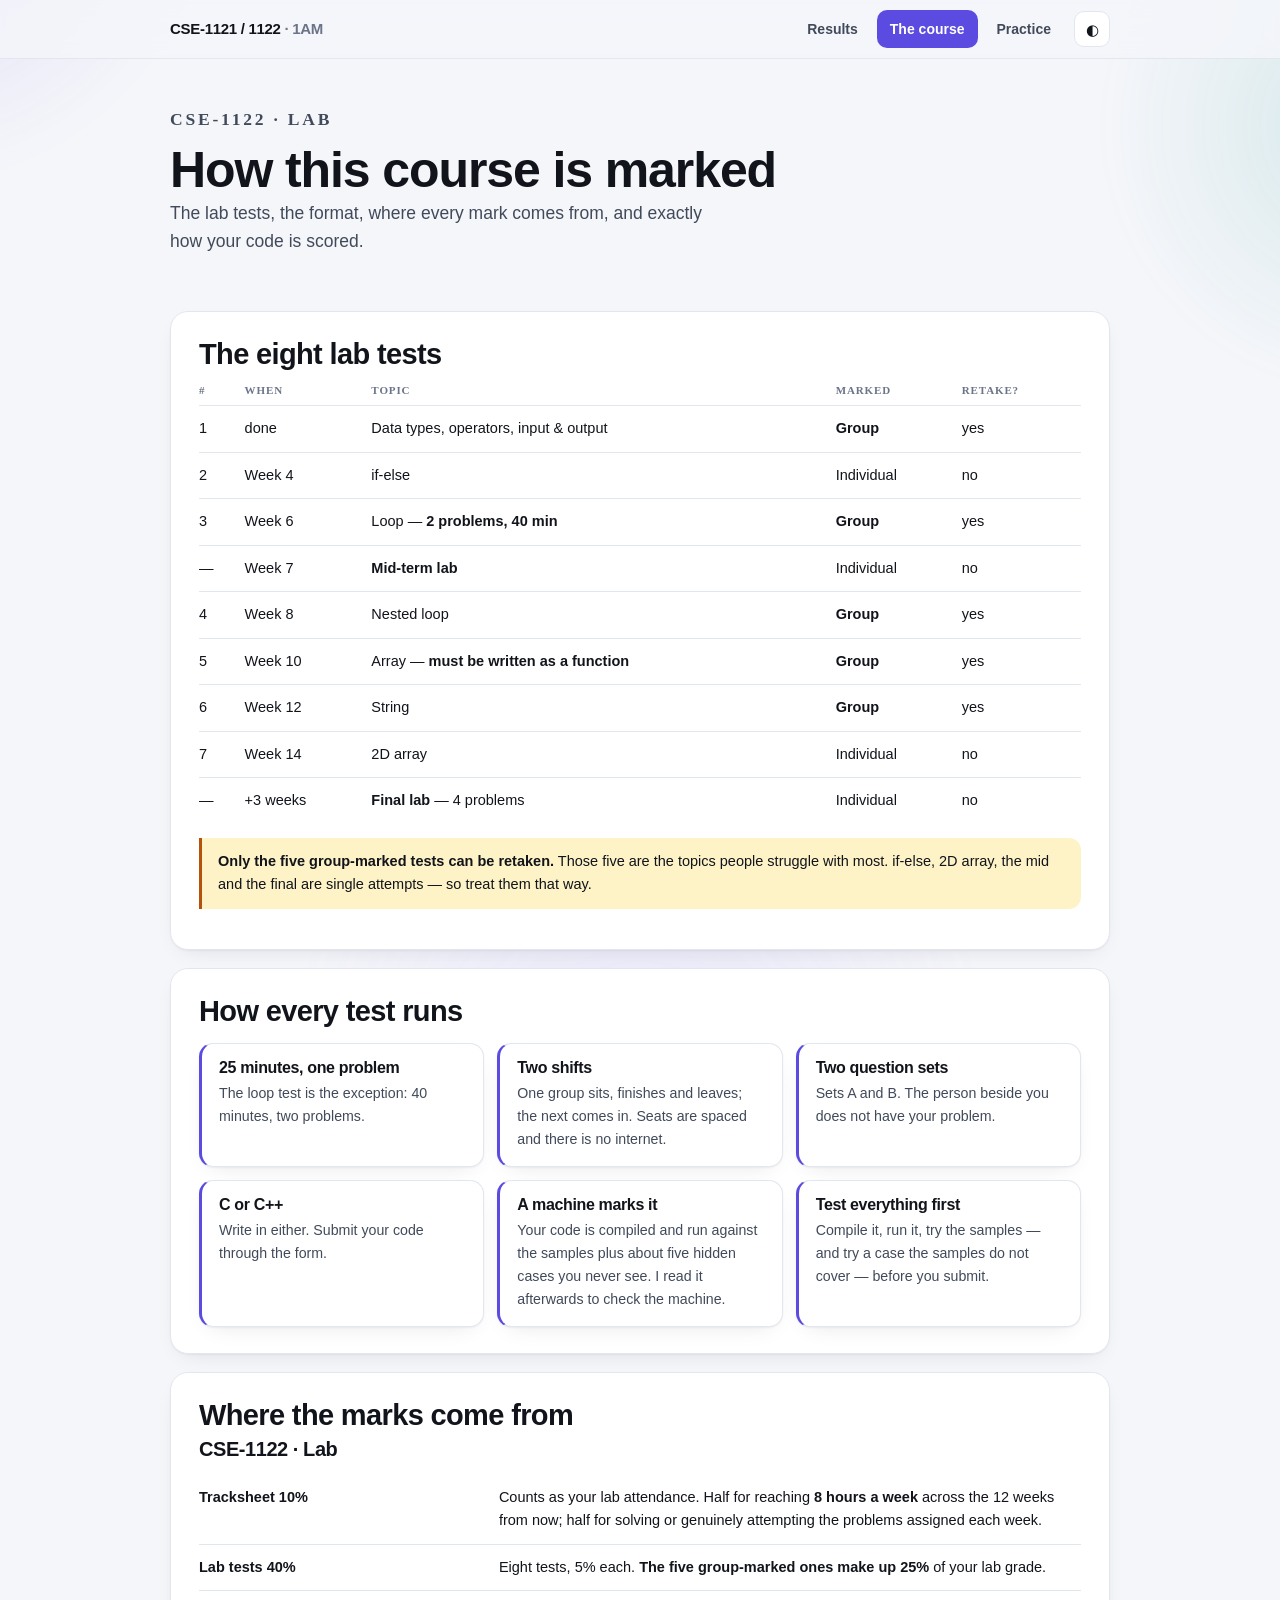
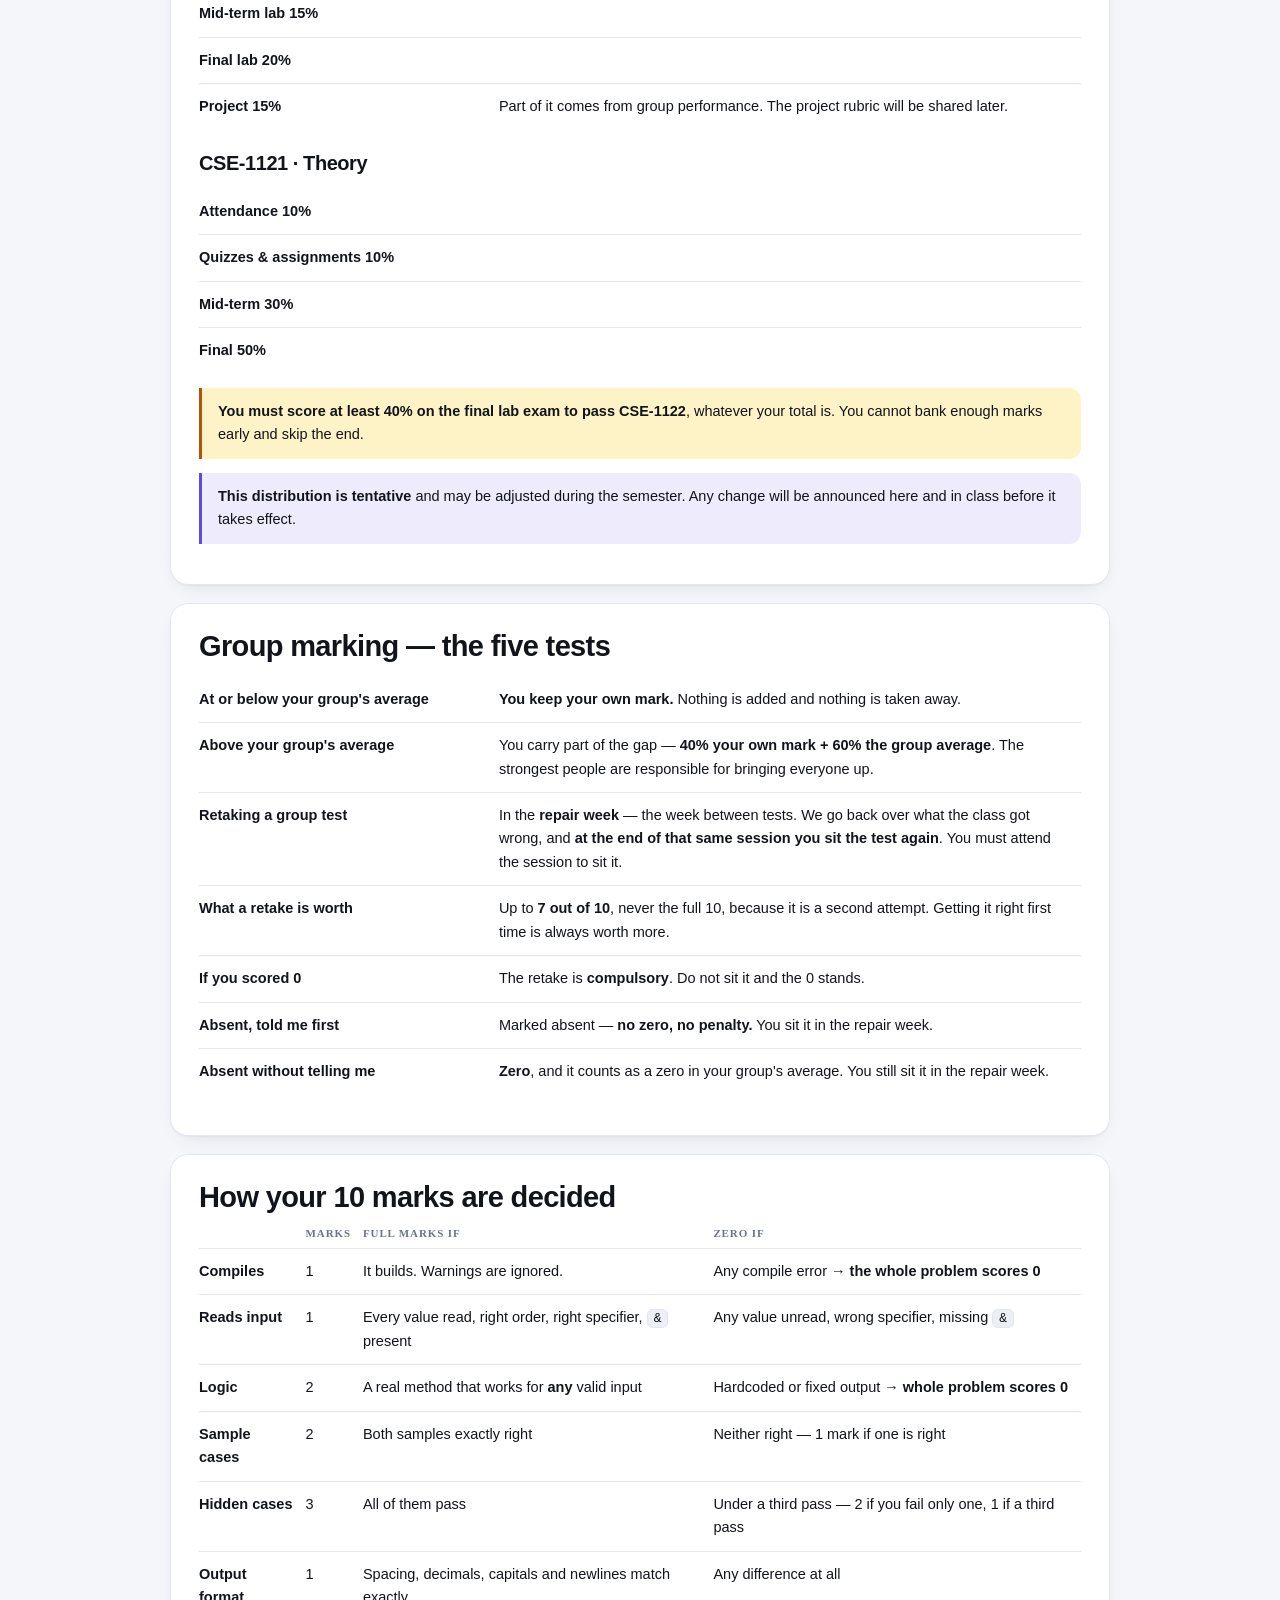
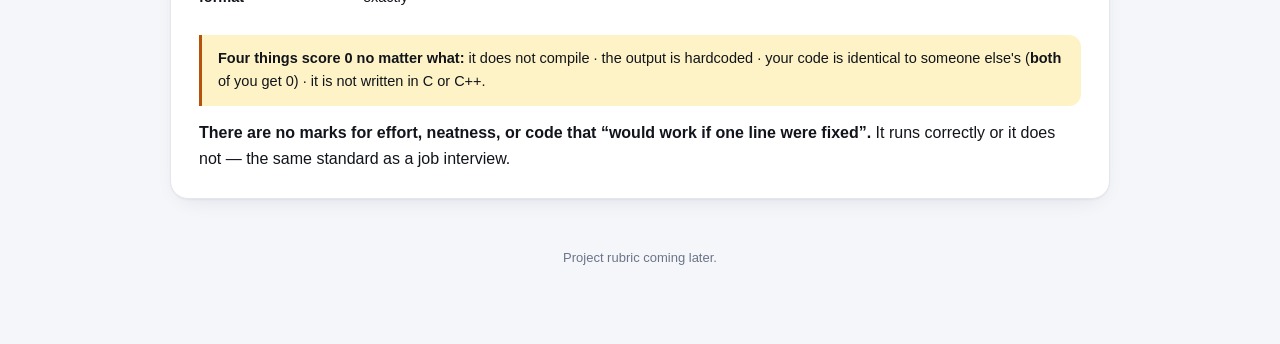
==== commit 62be61a1: "heatmap video fix, dark palette tokens, group summary table" ====
--- a/course.html
+++ b/course.html
@@ -1,8 +1,8 @@
-<!doctype html><html lang="en"><head><meta charset="utf-8"><meta name="viewport" content="width=device-width,initial-scale=1"><meta name="robots" content="noindex,nofollow"><meta name="color-scheme" content="light dark"><title>The course — CSE-1121/1122 1AM</title><link rel="stylesheet" href="assets/site.css?v=b23f9564"><script>(function(){var s=localStorage.getItem("thm");if(s)document.documentElement.setAttribute("data-theme",s)})();</script></head><body><nav><div class="w"><span class="brand">CSE-1121 / 1122 <span>· 1AM</span></span>
+<!doctype html><html lang="en"><head><meta charset="utf-8"><meta name="viewport" content="width=device-width,initial-scale=1"><meta name="robots" content="noindex,nofollow"><meta name="color-scheme" content="light dark"><title>The course — CSE-1121/1122 1AM</title><link rel="stylesheet" href="assets/site.css?v=99351429"><script>(function(){var s=localStorage.getItem("thm");if(s)document.documentElement.setAttribute("data-theme",s)})();</script></head><body><nav><div class="w"><span class="brand">CSE-1121 / 1122 <span>· 1AM</span></span>
 <a class="nl" href="index.html">Results</a>
 <a class="nl on" href="course.html">The course</a>
 <a class="nl" href="practice.html">Practice</a>
-<button id="tt" title="Light or dark" aria-label="Toggle theme">◐</button></div></nav><button id="thmb" class="thmb" type="button" aria-label="Change theme" title="Light / dark / follow system">◐</button><div class="w"><div class="hero rv">
+<button id="tt" title="Light or dark" aria-label="Toggle theme">◐</button></div></nav><div class="w"><div class="hero rv">
 <p class="eyebrow">CSE-1122 · Lab</p><h1>How this course is marked</h1>
 <p>The lab tests, the format, where every mark comes from, and exactly how your code is scored.</p></div>
 
@@ -99,25 +99,4 @@
     if(p<1)requestAnimationFrame(step)}
    requestAnimationFrame(step);io2.unobserve(el)})},{});
   cs.forEach(function(e){io2.observe(e)});}
-})();</script><script>
-(function(){
-  var r=document.documentElement, b=document.getElementById('thmb');
-  if(!b) return;
-  var order=['','light','dark'];                 // '' = follow the system
-  function label(){
-    var v=r.getAttribute('data-theme')||'';
-    b.textContent = v==='light' ? '☀' : v==='dark' ? '☽' : '◐';
-    b.title = v==='light' ? 'Light. Click for dark.'
-            : v==='dark'  ? 'Dark. Click to follow your system.'
-            : 'Following your system. Click for light.';
-  }
-  b.addEventListener('click',function(){
-    var v=r.getAttribute('data-theme')||'';
-    var n=order[(order.indexOf(v)+1)%order.length];
-    if(n){ r.setAttribute('data-theme',n); try{localStorage.setItem('thm',n)}catch(e){} }
-    else { r.removeAttribute('data-theme'); try{localStorage.removeItem('thm')}catch(e){} }
-    label();
-  });
-  label();
-})();
-</script></body></html>+})();</script></body></html>
--- a/assets/site.css
+++ b/assets/site.css
@@ -35,23 +35,17 @@
 :root[data-theme=dark] .gt td.cut,
 :root[data-theme=dark] .all .cut b{color:#e0a45e}
 
-.thmb{position:fixed;right:14px;bottom:14px;z-index:60;width:42px;height:42px;border-radius:50%;
- border:1px solid var(--line);background:var(--card);color:var(--ink);font-size:19px;line-height:1;
- cursor:pointer;box-shadow:0 2px 10px rgba(0,0,0,.18);display:flex;align-items:center;justify-content:center}
-.thmb:hover{background:var(--bg2)}
-.thmb:focus-visible{outline:2px solid var(--acc);outline-offset:2px}
-@media print{.thmb{display:none}}
 
 .all{display:grid;grid-template-columns:repeat(5,1fr);gap:.4rem;margin:.5rem 0 .2rem}
 @media (max-width:420px){.all{grid-template-columns:repeat(3,1fr)}}
-.all div{background:var(--card2,#f5f6f8);border-radius:8px;padding:.45rem .3rem;text-align:center}
-.all b{display:block;font-size:1.15rem;line-height:1.15}
-.all span{font-size:.66rem;color:var(--mut,#5b6570);letter-spacing:.02em}
-.all .t{background:var(--acc-bg,#e3ecf7);outline:1px solid var(--acc,#1f6feb)}
+.all div{background:var(--card2);border-radius:8px;padding:.45rem .3rem;text-align:center}
+.all b{display:block;color:var(--ink);font-size:1.15rem;line-height:1.15}
+.all span{font-size:.66rem;color:var(--mut);letter-spacing:.02em}
+.all .t{background:var(--acc-bg);outline:1px solid var(--acc)}
 pre.src{line-height:1.5;overflow-x:auto;padding:.6rem .2rem .6rem 0}
 pre.src span{display:block;padding:.05rem 0}
 pre.src i{display:inline-block;width:2.2em;text-align:right;margin-right:.8em;
-          color:var(--mut,#9aa4ae);font-style:normal;opacity:.55;user-select:none}
+          color:var(--mut);font-style:normal;opacity:.55;user-select:none}
 
 /* The guilty line. rgba composites over whatever the <pre> background is, so it
    cannot blend into either theme the way a flat tint did. */
@@ -78,14 +72,17 @@
      background:rgba(217,83,79,.10);border-radius:6px;padding:.4rem .6rem}
 :root:not([data-theme="light"]) .why{color:#ffb4ab;background:rgba(255,138,128,.12)}
 
-.up{background:var(--ok-bg,#e8f5e9);border-left:3px solid #2e7d32;border-radius:0 8px 8px 0;padding:.7rem .9rem;margin:.6rem 0;font-size:.93rem;line-height:1.5}
-.grp{font-size:.86rem;color:var(--mut,#5b6570);margin:.35rem 0 .1rem;line-height:1.5}
+.up{background:var(--ok-bg);border-left:3px solid #2e7d32;border-radius:0 8px 8px 0;padding:.7rem .9rem;margin:.6rem 0;font-size:.93rem;line-height:1.5}
+.grp{font-size:.86rem;color:var(--mut);margin:.35rem 0 .1rem;line-height:1.5}
 
 /* ---- tokens ------------------------------------------------------------- */
 :root{
   --bg:#F5F6FA; --bg2:#EDEFF6; --surf:#FFFFFF; --card:#FFFFFF; --line:#E2E6EF;
   --ink:#11141A; --ink2:#414A5A; --mut:#6B7488;
   --acc:#5B4BE0; --acc-s:#7C6BFF; --acc2:#0D9488;
+  --acc-bg:#E6E2FD;
+  --ok-bg:#E3F3E8;
+  --card2:#F0F2F8;
   --ok:#059669; --md:#B45309; --lo:#DC2626;
   --okb:#DCFCE7; --mdb:#FEF3C7; --lob:#FEE2E2;
   --code:#12151C; --codei:#E9ECF3;
@@ -97,6 +94,9 @@
   --bg:#0A0C11; --bg2:#0E1118; --surf:#141922; --card:#161C26; --line:#242B39;
   --ink:#EDF1F8; --ink2:#AFB9CA; --mut:#79839A;
   --acc:#9B8CFF; --acc-s:#B3A6FF; --acc2:#2DD4BF;
+  --acc-bg:#2A2350;
+  --ok-bg:#16301F;
+  --card2:#1E2532;
   --ok:#34D399; --md:#FBBF24; --lo:#FB7185;
   --okb:#0B2B21; --mdb:#2E2510; --lob:#301419;
   --code:#05070B; --codei:#DDE3EE;
@@ -107,6 +107,9 @@
   --bg:#0A0C11; --bg2:#0E1118; --surf:#141922; --card:#161C26; --line:#242B39;
   --ink:#EDF1F8; --ink2:#AFB9CA; --mut:#79839A;
   --acc:#9B8CFF; --acc-s:#B3A6FF; --acc2:#2DD4BF;
+  --acc-bg:#2A2350;
+  --ok-bg:#16301F;
+  --card2:#1E2532;
   --ok:#34D399; --md:#FBBF24; --lo:#FB7185;
   --okb:#0B2B21; --mdb:#2E2510; --lob:#301419;
   --code:#05070B; --codei:#DDE3EE;
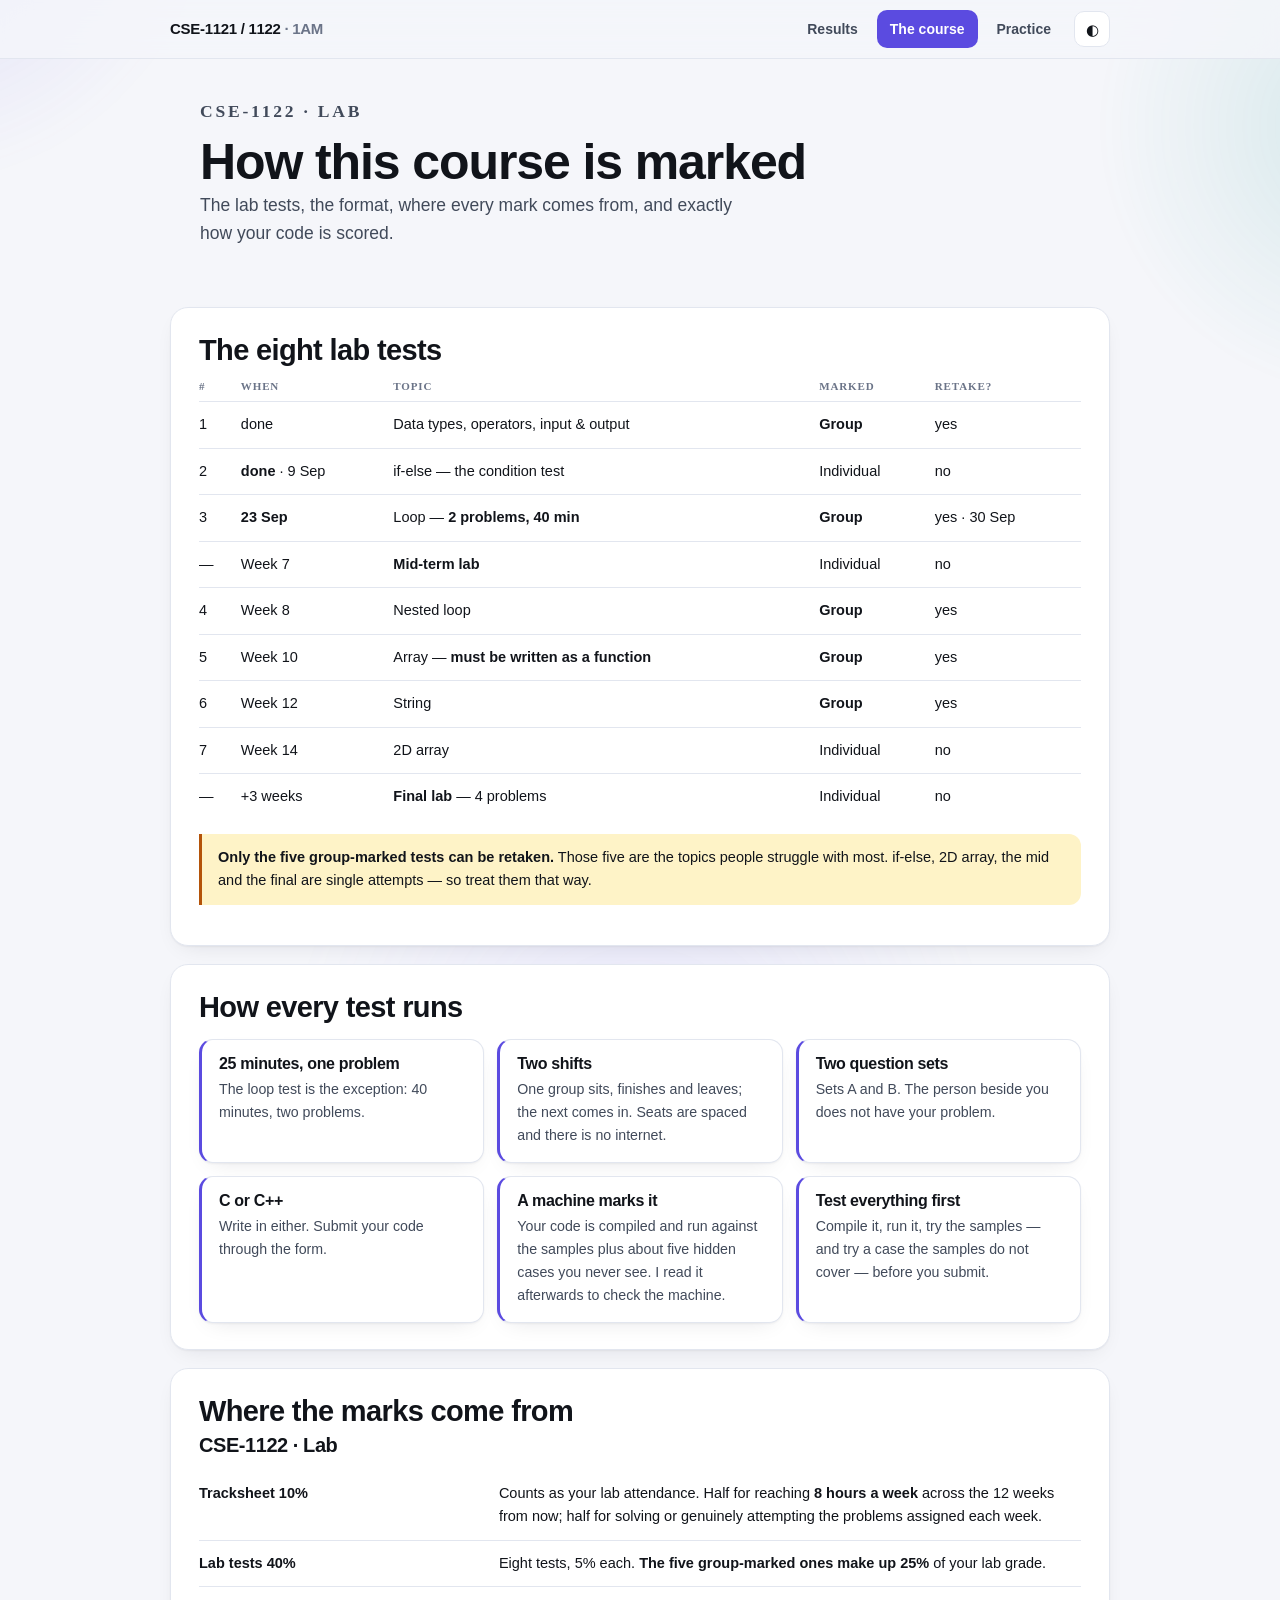
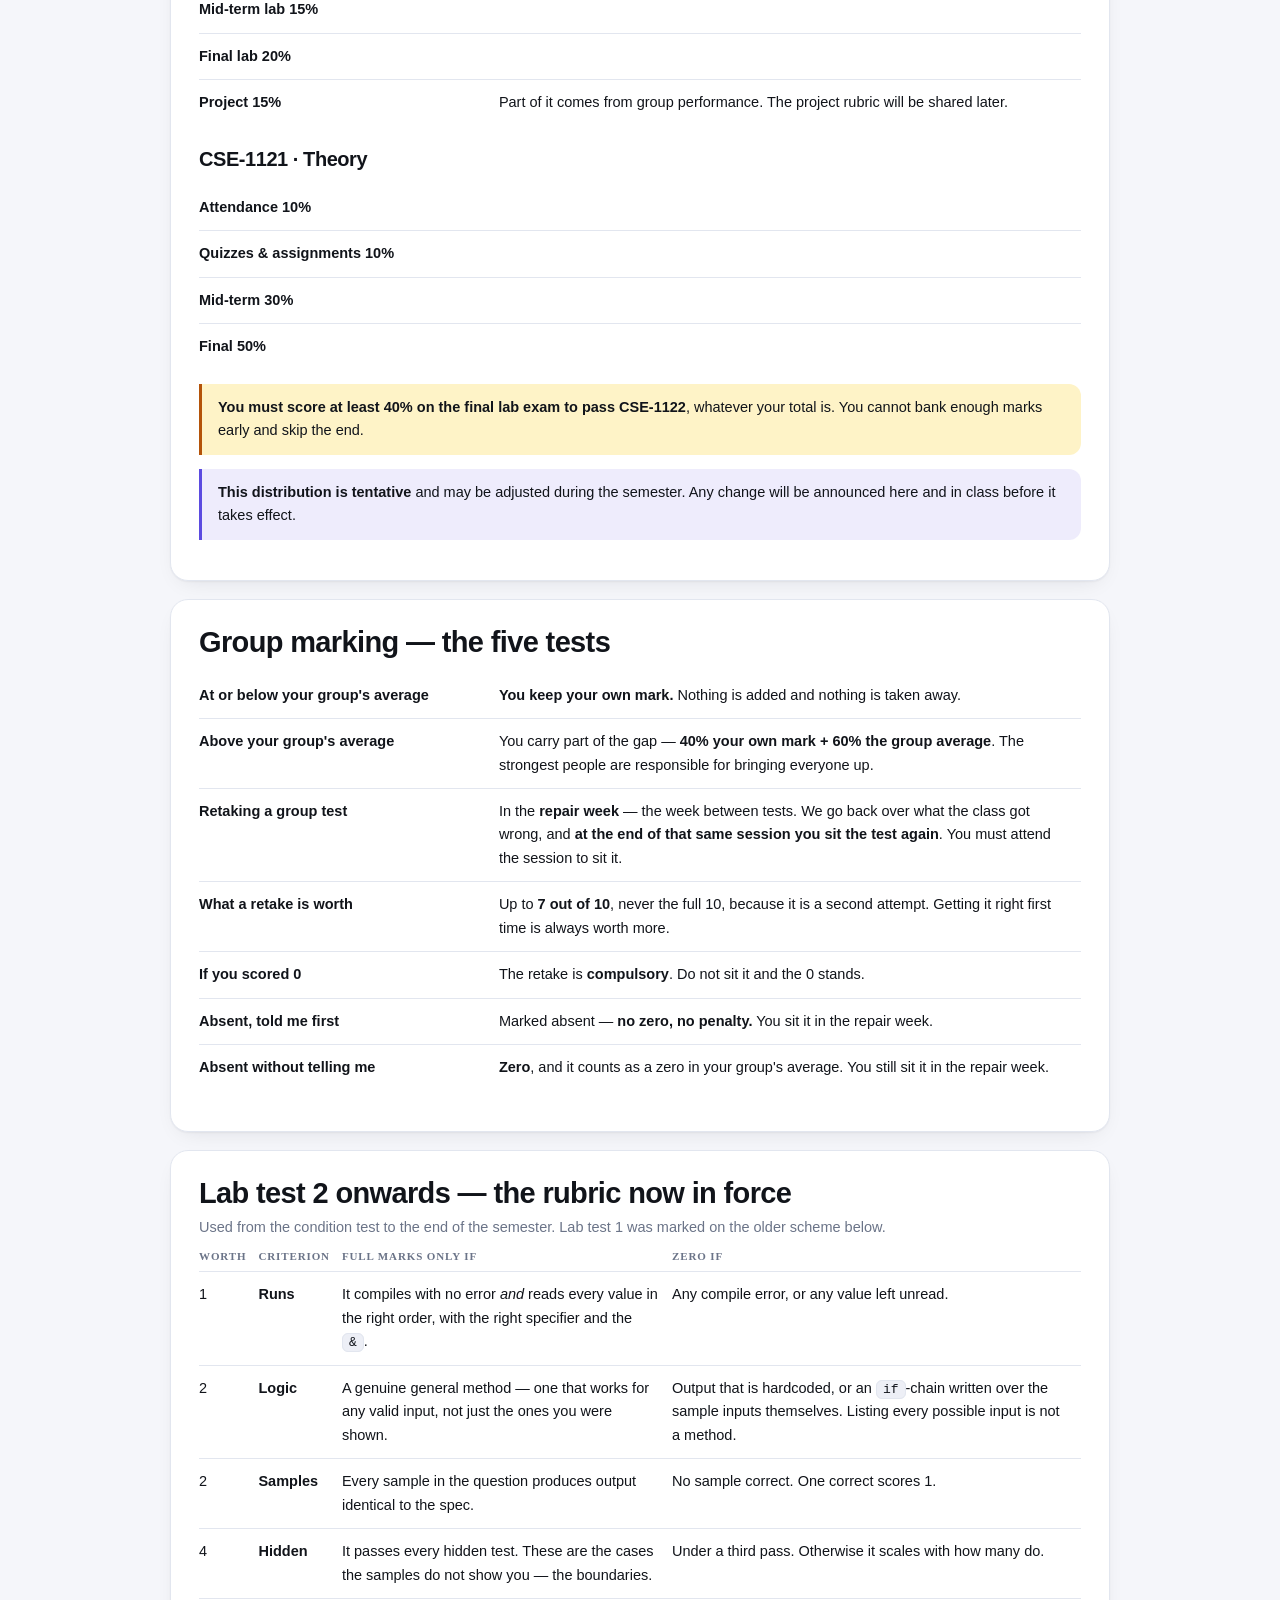
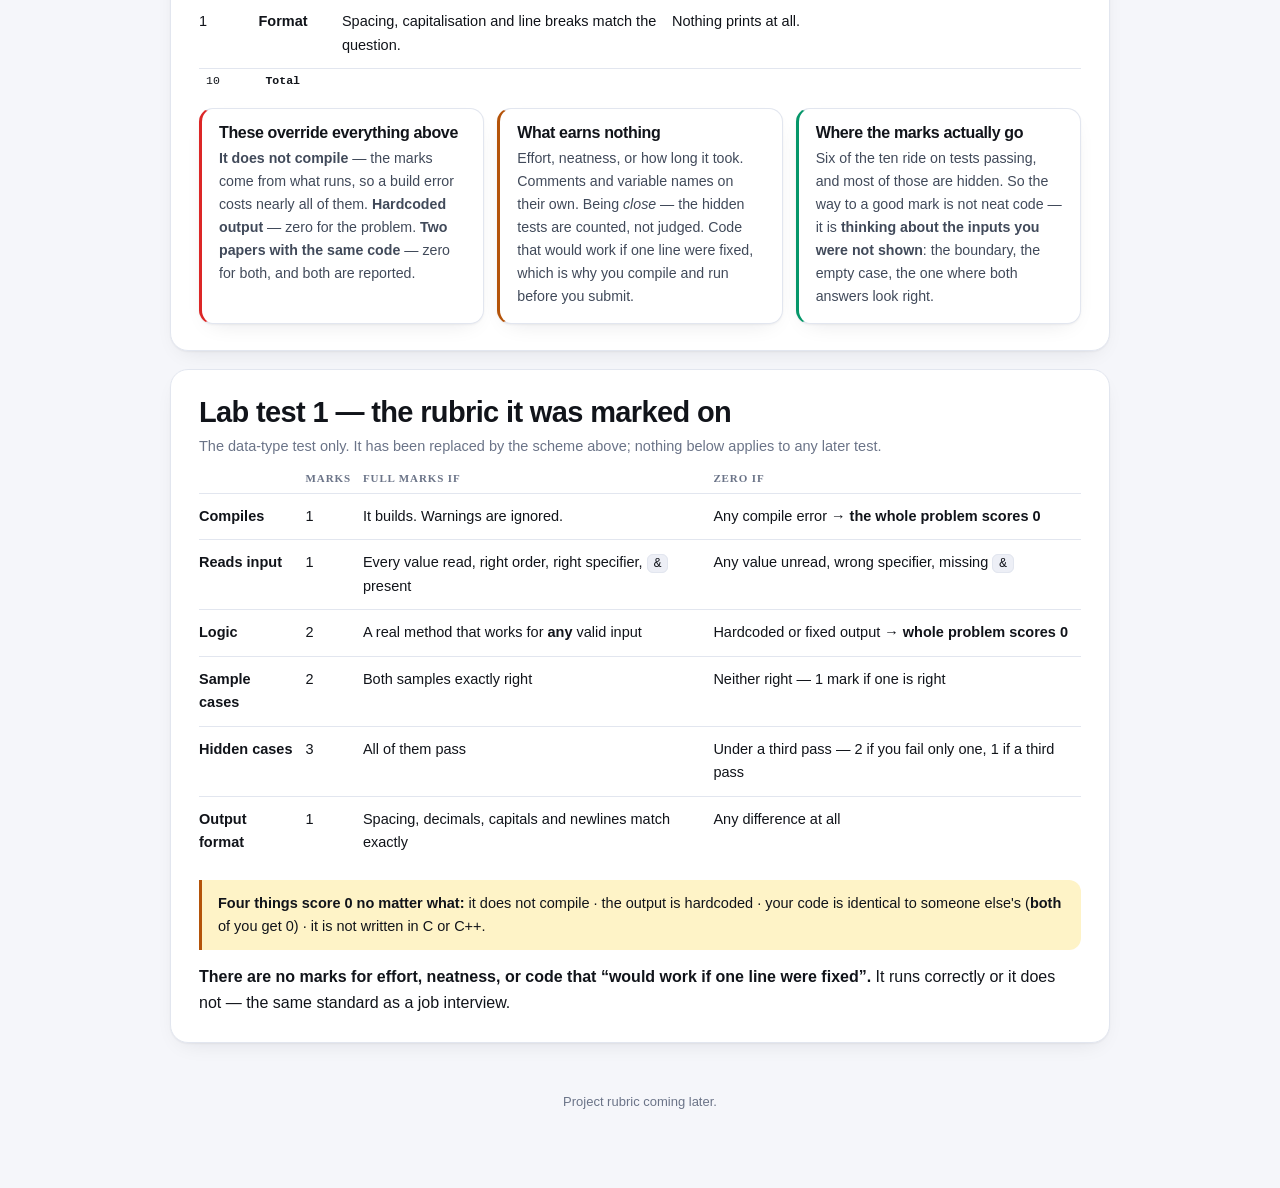
==== commit ef87ddea: "Fix group table header: .ch class collision broke the course bands" ====
--- a/course.html
+++ b/course.html
@@ -1,4 +1,4 @@
-<!doctype html><html lang="en"><head><meta charset="utf-8"><meta name="viewport" content="width=device-width,initial-scale=1"><meta name="robots" content="noindex,nofollow"><meta name="color-scheme" content="light dark"><title>The course — CSE-1121/1122 1AM</title><link rel="stylesheet" href="assets/site.css?v=99351429"><script>(function(){var s=localStorage.getItem("thm");if(s)document.documentElement.setAttribute("data-theme",s)})();</script></head><body><nav><div class="w"><span class="brand">CSE-1121 / 1122 <span>· 1AM</span></span>
+<!doctype html><html lang="en"><head><meta charset="utf-8"><meta name="viewport" content="width=device-width,initial-scale=1"><meta name="robots" content="noindex,nofollow"><meta name="color-scheme" content="light dark"><title>The course — CSE-1121/1122 1AM</title><link rel="stylesheet" href="assets/site.css?v=0aa98976"><script>(function(){var s=localStorage.getItem("thm");if(s)document.documentElement.setAttribute("data-theme",s)})();</script></head><body><nav><div class="w"><span class="brand">CSE-1121 / 1122 <span>· 1AM</span></span>
 <a class="nl" href="index.html">Results</a>
 <a class="nl on" href="course.html">The course</a>
 <a class="nl" href="practice.html">Practice</a>
@@ -10,8 +10,8 @@
 <div class="tw"><table>
 <tr><th>#</th><th>When</th><th>Topic</th><th>Marked</th><th>Retake?</th></tr>
 <tr><td>1</td><td>done</td><td>Data types, operators, input &amp; output</td><td><b>Group</b></td><td>yes</td></tr>
-<tr><td>2</td><td>Week 4</td><td>if-else</td><td>Individual</td><td>no</td></tr>
-<tr><td>3</td><td>Week 6</td><td>Loop — <b>2 problems, 40 min</b></td><td><b>Group</b></td><td>yes</td></tr>
+<tr><td>2</td><td><b>done</b> · 9 Sep</td><td>if-else &mdash; the condition test</td><td>Individual</td><td>no</td></tr>
+<tr><td>3</td><td><b>23 Sep</b></td><td>Loop &mdash; <b>2 problems, 40 min</b></td><td><b>Group</b></td><td>yes &middot; 30 Sep</td></tr>
 <tr><td>—</td><td>Week 7</td><td><b>Mid-term lab</b></td><td>Individual</td><td>no</td></tr>
 <tr><td>4</td><td>Week 8</td><td>Nested loop</td><td><b>Group</b></td><td>yes</td></tr>
 <tr><td>5</td><td>Week 10</td><td>Array — <b>must be written as a function</b></td><td><b>Group</b></td><td>yes</td></tr>
@@ -64,7 +64,46 @@
 <tr><td>Absent without telling me</td><td><b>Zero</b>, and it counts as a zero in your group's average. You still sit it in the repair week.</td></tr>
 </table></div></section>
 
-<section class="s rv"><h2>How your 10 marks are decided</h2>
+<section class="s"><h2>Lab test 2 onwards — the rubric now in force</h2>
+<p style="color:var(--mut);font-size:14.5px">Used from the condition test to the end of the semester. Lab test 1 was marked on the older scheme below.</p>
+<div class="rubw"><table class="rub">
+<tr><th>Worth</th><th>Criterion</th><th>Full marks only if</th><th>Zero if</th></tr>
+<tr><td class="rm">1</td><td><b>Runs</b></td>
+ <td>It compiles with no error <i>and</i> reads every value in the right order, with the right
+ specifier and the <code>&amp;</code>.</td>
+ <td>Any compile error, or any value left unread.</td></tr>
+<tr><td class="rm">2</td><td><b>Logic</b></td>
+ <td>A genuine general method — one that works for any valid input, not just the ones you were shown.</td>
+ <td>Output that is hardcoded, or an <code>if</code>-chain written over the sample inputs themselves.
+ Listing every possible input is not a method.</td></tr>
+<tr><td class="rm">2</td><td><b>Samples</b></td>
+ <td>Every sample in the question produces output identical to the spec.</td>
+ <td>No sample correct. One correct scores 1.</td></tr>
+<tr><td class="rm">4</td><td><b>Hidden</b></td>
+ <td>It passes every hidden test. These are the cases the samples do not show you — the boundaries.</td>
+ <td>Under a third pass. Otherwise it scales with how many do.</td></tr>
+<tr><td class="rm">1</td><td><b>Format</b></td>
+ <td>Spacing, capitalisation and line breaks match the question.</td>
+ <td>Nothing prints at all.</td></tr>
+<tr class="rt"><td class="rm">10</td><td colspan="3"><b>Total</b></td></tr>
+</table></div>
+<div class="grid" style="margin-top:14px">
+<div class="tile lo lift"><h4>These override everything above</h4>
+<p><b>It does not compile</b> — the marks come from what runs, so a build error costs nearly all of
+them. <b>Hardcoded output</b> — zero for the problem. <b>Two papers with the same code</b> — zero for
+both, and both are reported.</p></div>
+<div class="tile md lift"><h4>What earns nothing</h4>
+<p>Effort, neatness, or how long it took. Comments and variable names on their own. Being
+<i>close</i> — the hidden tests are counted, not judged. Code that would work if one line were
+fixed, which is why you compile and run before you submit.</p></div>
+<div class="tile ok lift"><h4>Where the marks actually go</h4>
+<p>Six of the ten ride on tests passing, and most of those are hidden. So the way to a good mark is
+not neat code — it is <b>thinking about the inputs you were not shown</b>: the boundary, the empty
+case, the one where both answers look right.</p></div>
+</div></section>
+
+<section class="s rv"><h2>Lab test 1 — the rubric it was marked on</h2>
+<p style="color:var(--mut);font-size:14.5px">The data-type test only. It has been replaced by the scheme above; nothing below applies to any later test.</p>
 <div class="tw"><table>
 <tr><th></th><th>Marks</th><th>Full marks if</th><th>Zero if</th></tr>
 <tr><td><b>Compiles</b></td><td>1</td><td>It builds. Warnings are ignored.</td><td>Any compile error → <b>the whole problem scores 0</b></td></tr>
--- a/assets/site.css
+++ b/assets/site.css
@@ -1,3 +1,86 @@
+
+/* ── student card, 2026 layout ─────────────────────────────────── */
+.shero{margin:.6rem 0 .2rem;padding:.8rem .95rem;border-radius:12px;background:var(--card2);
+  border:1px solid var(--line)}
+.shero .hn b{font-size:2.1rem;line-height:1;font-variant-numeric:tabular-nums}
+.shero .hn span{font-size:.78rem;color:var(--mut);margin-left:.45rem}
+.shero .hb{height:9px;border-radius:5px;background:var(--bg2);overflow:hidden;margin:.55rem 0 .4rem}
+.shero .hb i{display:block;height:100%;background:var(--acc);border-radius:5px}
+.cws{display:flex;gap:.45rem;margin:.55rem 0 .45rem;flex-wrap:wrap}
+.cw{flex:1 1 0;min-width:118px;background:var(--card);border:1px solid var(--line);
+ border-radius:9px;padding:.4rem .55rem}
+.cw .cc{display:block;font-size:.63rem;letter-spacing:.06em;text-transform:uppercase;color:var(--mut)}
+.cw b{font-size:1.15rem;font-variant-numeric:tabular-nums}
+.cw .cm{font-size:.72rem;color:var(--mut)}
+/* the raw paper mark under a carried mark */
+.gt i.raw{display:block;font-style:normal;font-size:10px;color:var(--mut);font-weight:400;
+ letter-spacing:0;margin-top:1px}
+/* course band across the top: it must stay a table cell — a stray .ch/.cbn rule that
+   makes it display:flex drops it out of the grid and the header stacks vertically */
+.gt th.cbn{display:table-cell;background:var(--bg2);color:var(--ink);font-size:11px;
+ letter-spacing:.07em;border-bottom:2px solid var(--acc);text-align:center;
+ padding:9px 12px;margin:0}
+.gt2 thead tr:first-child th{padding-top:9px;padding-bottom:7px}
+/* the name column absorbs all slack so the numbers stay a tight, scannable block */
+.gt th.mh,.gt th[scope=row]{width:100%}
+.gt2 thead th:not(.mh),.gt2 tbody td,.gt2 tfoot td{width:1%;white-space:nowrap}
+.gt .bs{border-left:1px solid var(--line)}
+.gt thead th.bs{border-left-color:var(--line)}
+.gt td.tot,.gt th.tot{background:color-mix(in srgb,var(--acc) 6%,transparent);font-weight:700}
+.shero .hm{display:flex;justify-content:space-between;align-items:center;font-size:.78rem}
+.shero .hm .pc{color:var(--mut);font-variant-numeric:tabular-nums}
+.tr{font-weight:600}.tr.up{color:#1e7e34}.tr.dn{color:#b45309}.tr.fl{color:var(--mut)}
+.spw{margin:.7rem 0 .2rem}
+svg.spk{width:100%;height:auto;max-width:320px;display:block;margin:.15rem 0 .1rem}
+svg.spk .sl{font:9px system-ui,sans-serif;fill:var(--mut)}
+.asl{display:flex;flex-direction:column;gap:.4rem;margin:.3rem 0 .2rem}
+details.as{border:1px solid var(--line);border-radius:10px;background:var(--card);overflow:hidden}
+details.as>summary{display:flex;align-items:center;gap:.6rem;padding:.55rem .75rem;cursor:pointer;
+  list-style:none;font-size:.9rem}
+details.as>summary::-webkit-details-marker{display:none}
+details.as>summary::after{content:"\203A";margin-left:auto;color:var(--mut);font-size:1.1rem;
+  transition:transform .15s}
+details.as[open]>summary::after{transform:rotate(90deg)}
+details.as .an{font-weight:600}
+details.as .av{font-variant-numeric:tabular-nums;color:var(--mut)}
+details.as .av b{color:var(--ink);font-size:1.02rem}
+details.as .ab{width:54px;height:6px;border-radius:4px;background:var(--bg2);overflow:hidden}
+details.as .ab i{display:block;height:100%;border-radius:4px}
+details.as.ok .ab i{background:#2e9e5b}details.as.md .ab i{background:#c98a1a}
+details.as.lo .ab i{background:#c9483f}
+details.as.none{opacity:.72}
+.asb{padding:.1rem .75rem .75rem}
+.asb>*:first-child{margin-top:.35rem}
+.asb>p.lb:first-of-type{margin-top:.5rem}
+.asb pre.src{padding:.6rem .2rem .6rem 0}
+.asb .nx,.asb .rbw{margin:.35rem 0 0}
+.crits{display:flex;flex-wrap:wrap;gap:.3rem;margin:.5rem 0}
+.cx{display:inline-flex;align-items:baseline;gap:.2rem;font-size:.72rem;padding:.2rem .45rem;
+  border-radius:6px;background:var(--bg2);font-variant-numeric:tabular-nums}
+.cx i{font-style:normal;color:var(--mut);margin-left:.15rem}
+.cx.full{background:color-mix(in srgb,#2e9e5b 16%,transparent)}
+.cx.part{background:color-mix(in srgb,#c98a1a 18%,transparent)}
+.cx.none{background:color-mix(in srgb,#c9483f 14%,transparent)}
+.tw{overflow-x:auto;-webkit-overflow-scrolling:touch}
+table.tt{border-collapse:collapse;font-size:.75rem;width:100%;min-width:330px;
+  font-variant-numeric:tabular-nums;margin:.15rem 0 .5rem}
+table.tt th{text-align:left;font-size:.66rem;letter-spacing:.04em;text-transform:uppercase;
+  color:var(--mut);padding:.25rem .4rem;border-bottom:1px solid var(--line)}
+table.tt td{padding:.25rem .4rem;border-bottom:1px solid var(--line);font-family:Menlo,monospace}
+table.tt tr.p td:last-child{color:#1e7e34}
+table.tt tr.f td:last-child{color:#b3261e}
+.sub{border-left:3px solid var(--acc);padding-left:.6rem;margin:.6rem 0 .2rem}
+.tr2{display:inline-block}
+@media (prefers-color-scheme:dark){
+  :root:not([data-theme=light]) .tr.up{color:#5ec27a}
+  :root:not([data-theme=light]) .tr.dn{color:#e0a45e}
+  :root:not([data-theme=light]) table.tt tr.p td:last-child{color:#5ec27a}
+  :root:not([data-theme=light]) table.tt tr.f td:last-child{color:#ef7d72}
+}
+:root[data-theme=dark] .tr.up{color:#5ec27a}
+:root[data-theme=dark] .tr.dn{color:#e0a45e}
+:root[data-theme=dark] table.tt tr.p td:last-child{color:#5ec27a}
+:root[data-theme=dark] table.tt tr.f td:last-child{color:#ef7d72}
 
 /* ── group summary table ─────────────────────────────────────────── */
 .gtw{margin:0 0 18px}
@@ -6,18 +89,27 @@
   border:1px solid var(--line);border-radius:10px;overflow:hidden}
 .gt caption{caption-side:top;text-align:left;font-size:12px;letter-spacing:.06em;
   text-transform:uppercase;color:var(--mut);padding:0 0 7px}
-.gt th,.gt td{padding:7px 10px;border-bottom:1px solid var(--line);text-align:right}
+.gt th,.gt td{padding:9px 12px;border-bottom:1px solid var(--line);text-align:center}
 .gt thead th{font-size:11px;letter-spacing:.05em;text-transform:uppercase;color:var(--mut);
   font-weight:600;white-space:nowrap;background:var(--bg2)}
 .gt thead th i{display:block;font-style:normal;font-weight:400;opacity:.65;letter-spacing:0}
-.gt th[scope=row]{text-align:left;font-weight:600;color:var(--ink);white-space:nowrap}
-.gt .rid{display:block;font-weight:400;font-size:11px;color:var(--mut);
-  font-variant-numeric:tabular-nums}
+/* a global th{} rule uppercases every table header; row headers are names, not labels */
+.gt th[scope=row]{text-align:left;font-weight:600;color:var(--ink);white-space:nowrap;
+ text-transform:none;letter-spacing:0;font:600 13.5px/1.35 inherit;font-family:inherit}
+.gt thead th:first-child{text-align:left}
+.gt tfoot th{text-align:left}
+.gt td.tot,.gt tfoot td{font-variant-numeric:tabular-nums}
+.gt .rid{display:block;font-weight:400;font-size:11px;color:var(--mut);text-transform:none;
+  letter-spacing:0;font-family:inherit;font-variant-numeric:tabular-nums}
 .gt tbody tr:hover{background:var(--bg2)}
 .gt td.tot{font-weight:700}
 .gt td.gain{color:#1e7e34;font-weight:600}
 .gt td.cut{color:#b45309}
 .gt .nil{color:var(--mut)}
+.pend{display:inline-block;font:500 10.5px/1.6 inherit;text-transform:none;letter-spacing:.01em;
+ padding:0 8px;border-radius:20px;background:color-mix(in srgb,#c98a1a 16%,transparent);
+ color:var(--ink2);margin-left:8px;vertical-align:1px;white-space:nowrap}
+tr.pending th[scope=row],tr.pending td{opacity:.78}
 .gt tfoot tr.avg th,.gt tfoot tr.avg td{border-bottom:0;background:var(--bg2);
   font-weight:600;color:var(--mut)}
 .gtn{margin:8px 2px 0;font-size:12.5px;line-height:1.6;color:var(--mut)}
@@ -150,7 +242,8 @@
 @media(max-width:600px){nav .w{height:auto;padding-top:9px;padding-bottom:9px;flex-wrap:wrap}
  .brand{width:100%;margin-bottom:5px} nav a.nl{padding:7px 11px;font-size:13.5px}}
 /* ---- layout ------------------------------------------------------------- */
-.hero{padding:52px 0 26px}
+.hero{padding:44px 30px 30px}
+@media(max-width:640px){.hero{padding:32px 18px 22px}}
 .eyebrow{font:700 11.5px/1 ui-sans-serif;letter-spacing:.16em;text-transform:uppercase;color:var(--acc);margin:0 0 13px}
 .hero>p{color:var(--ink2);max-width:58ch;font-size:17.5px}
 section.s{background:var(--surf);border:1px solid var(--line);border-radius:18px;
@@ -255,6 +348,16 @@
  backdrop-filter:blur(12px);border-bottom:1px solid var(--line);padding:11px 0;display:none}
 .bar .w{display:flex;gap:8px;flex-wrap:wrap;align-items:center}
 #q{flex:1;min-width:160px;padding:9px 13px;border:1px solid var(--line);border-radius:11px;background:var(--surf);color:var(--ink);font-size:15px}
+#pick{-webkit-appearance:none;appearance:none;max-width:330px;min-width:215px;
+ padding:9px 34px 9px 13px;border:1px solid var(--line);border-radius:11px;
+ background-color:var(--surf);color:var(--ink);font:inherit;font-size:15px;line-height:1.2;
+ font-variant-numeric:tabular-nums;cursor:pointer;
+ background-image:linear-gradient(45deg,transparent 50%,var(--mut) 50%),linear-gradient(135deg,var(--mut) 50%,transparent 50%);
+ background-position:calc(100% - 17px) calc(50% + 1px),calc(100% - 12px) calc(50% + 1px);
+ background-size:5px 5px,5px 5px;background-repeat:no-repeat}
+#pick:hover{border-color:var(--acc)}
+#pick:focus-visible{outline:2px solid var(--acc);outline-offset:1px;border-color:var(--acc)}
+@media(max-width:640px){#pick{max-width:100%;width:100%}}
 .chip{border:1px solid var(--line);background:var(--surf);color:var(--ink2);border-radius:20px;padding:7px 14px;font-size:13.5px;font-weight:600;cursor:pointer}
 .chip.on{background:var(--acc);color:#fff;border-color:var(--acc)}
 
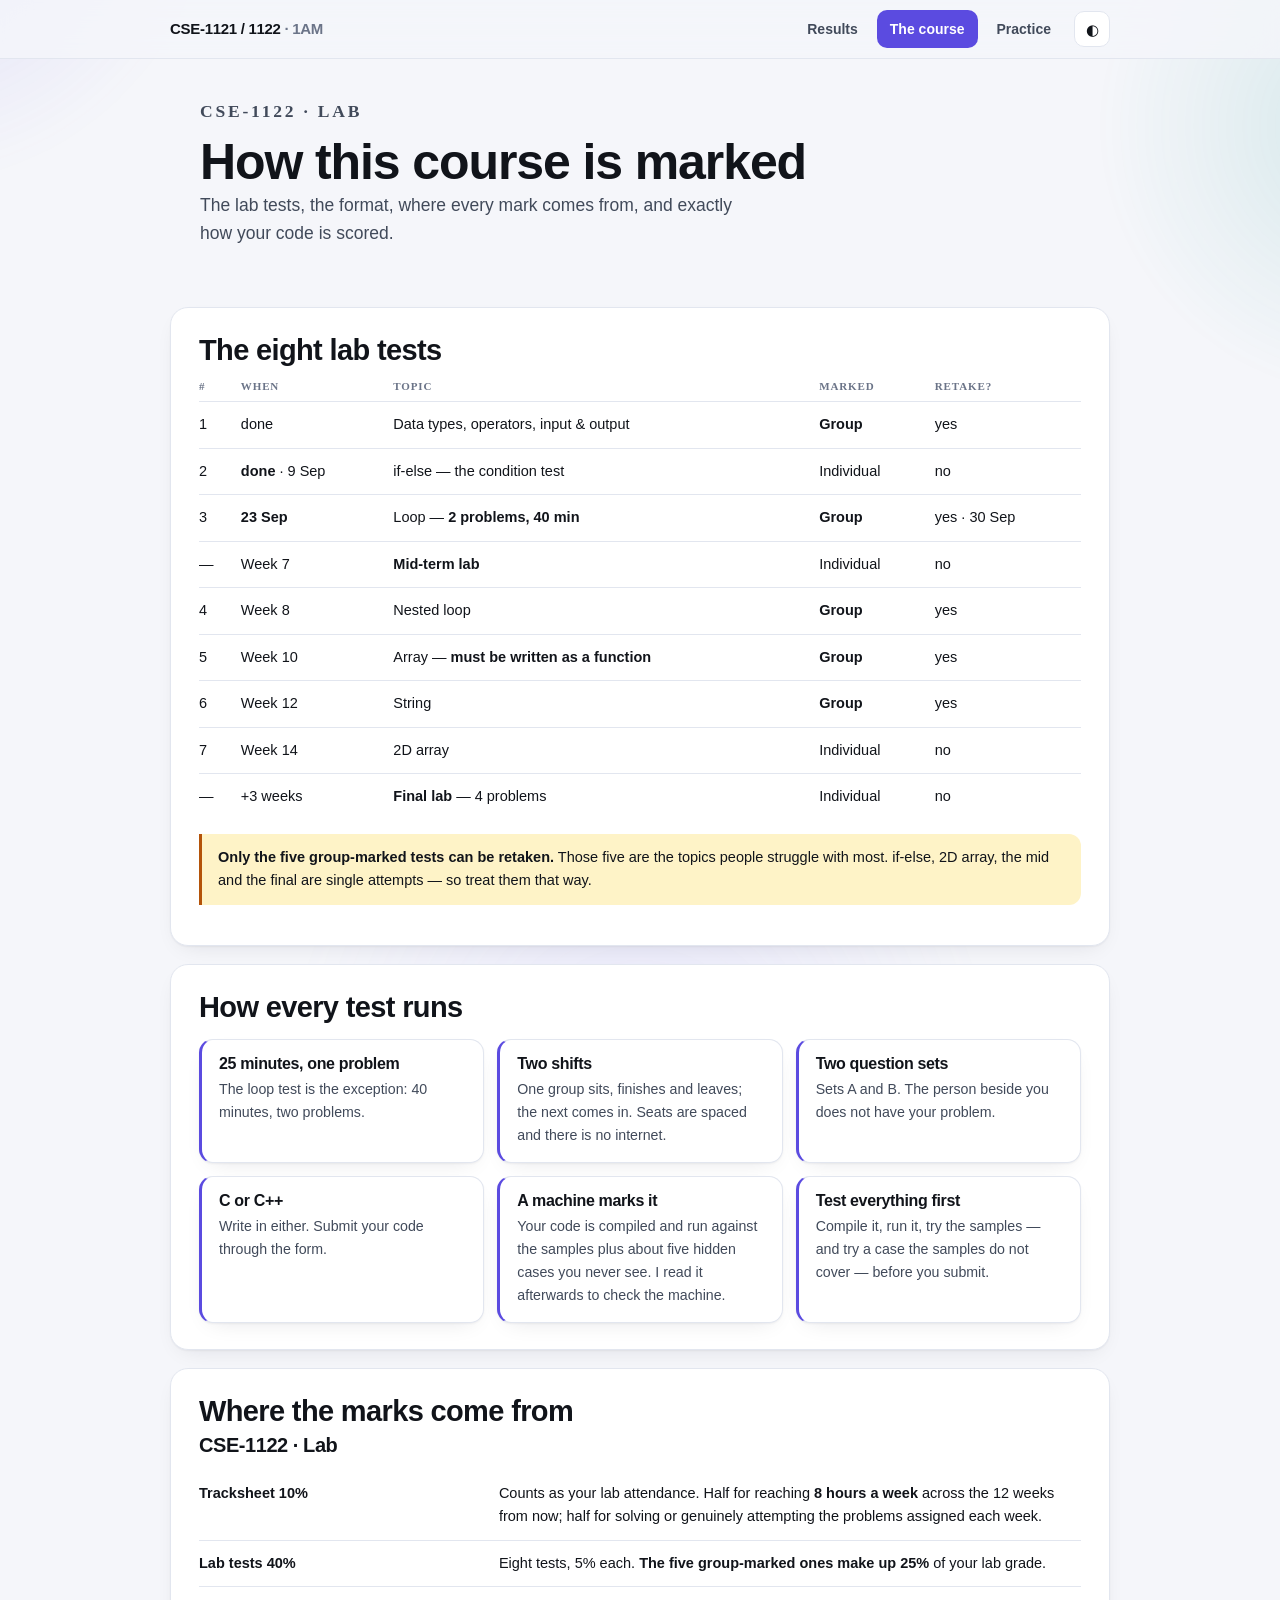
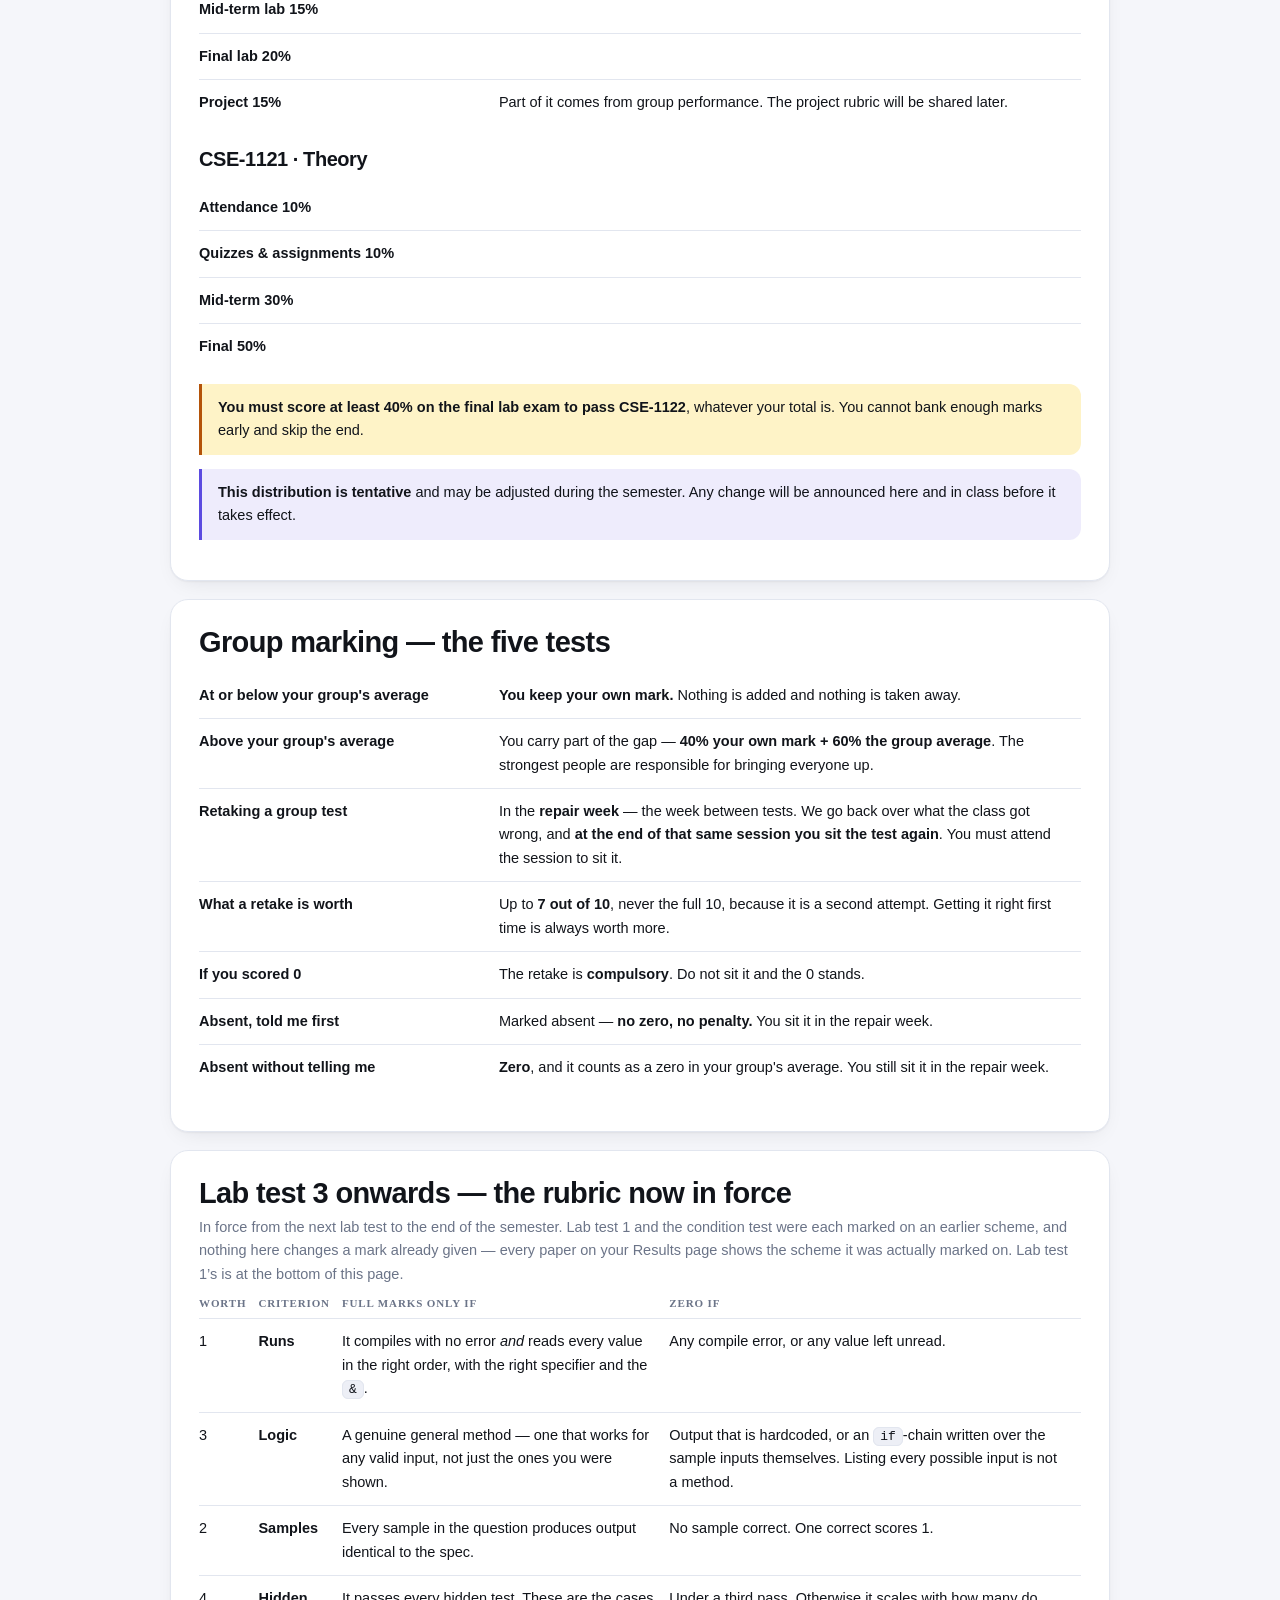
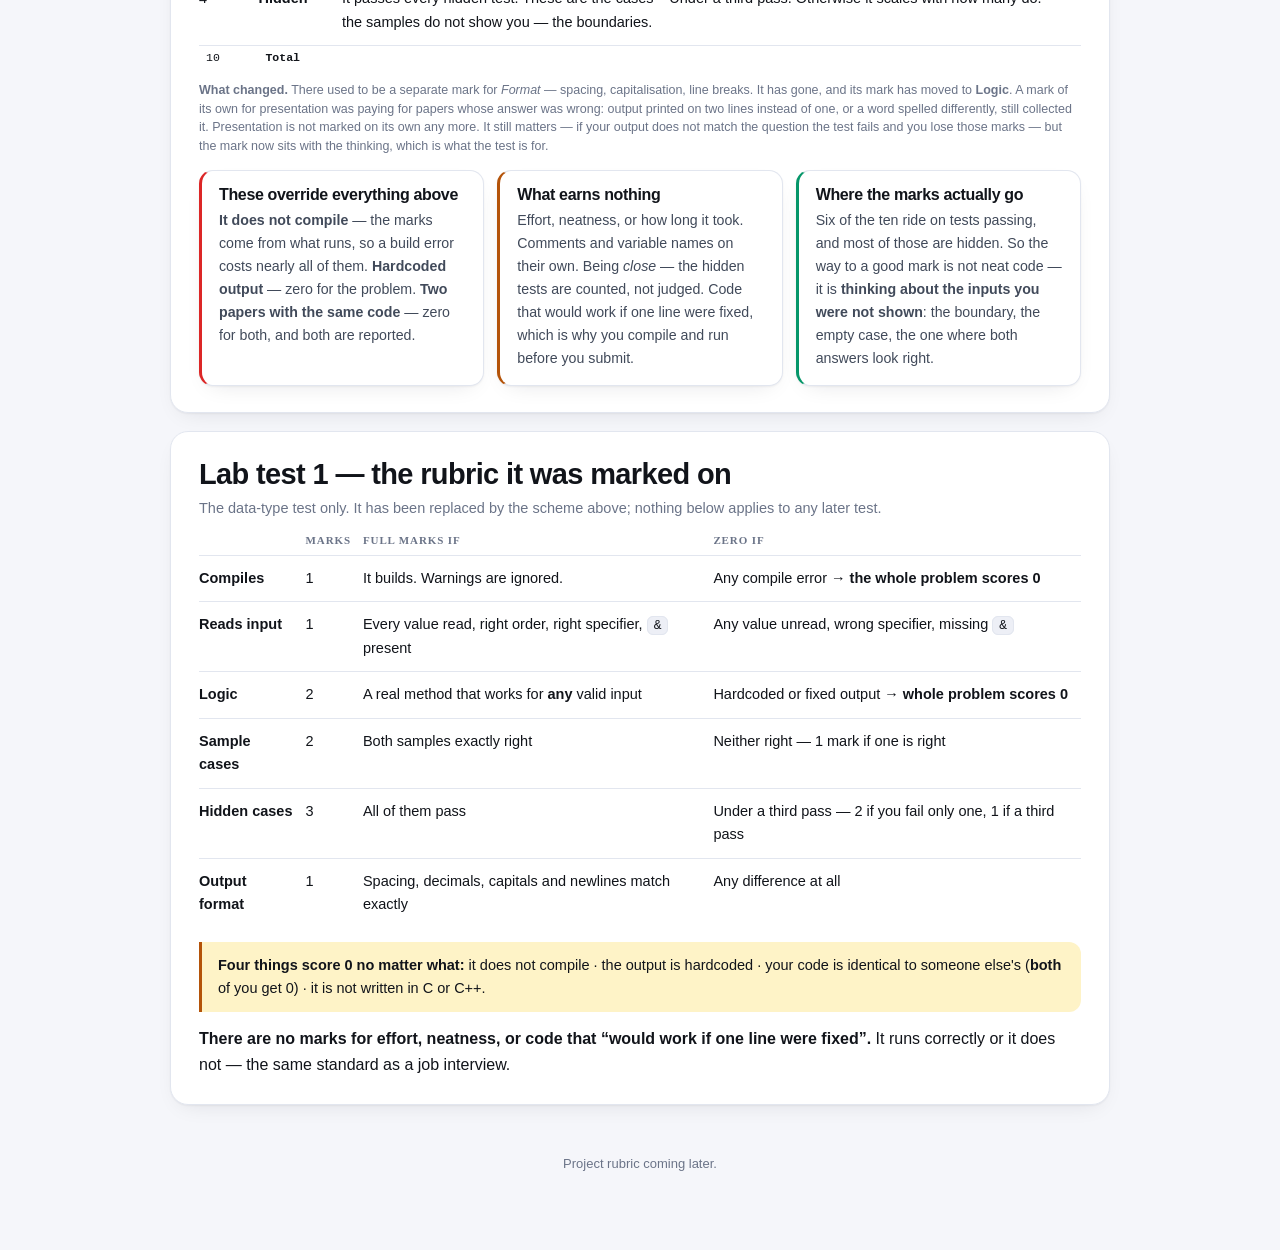
==== commit 8a7d0ee1: "Correct Siyam's note; Format folded into Logic from lab test 3" ====
--- a/course.html
+++ b/course.html
@@ -64,15 +64,15 @@
 <tr><td>Absent without telling me</td><td><b>Zero</b>, and it counts as a zero in your group's average. You still sit it in the repair week.</td></tr>
 </table></div></section>
 
-<section class="s"><h2>Lab test 2 onwards — the rubric now in force</h2>
-<p style="color:var(--mut);font-size:14.5px">Used from the condition test to the end of the semester. Lab test 1 was marked on the older scheme below.</p>
+<section class="s"><h2>Lab test 3 onwards — the rubric now in force</h2>
+<p style="color:var(--mut);font-size:14.5px">In force from the next lab test to the end of the semester. Lab test 1 and the condition test were each marked on an earlier scheme, and nothing here changes a mark already given — every paper on your Results page shows the scheme it was actually marked on. Lab test 1&rsquo;s is at the bottom of this page.</p>
 <div class="rubw"><table class="rub">
 <tr><th>Worth</th><th>Criterion</th><th>Full marks only if</th><th>Zero if</th></tr>
 <tr><td class="rm">1</td><td><b>Runs</b></td>
  <td>It compiles with no error <i>and</i> reads every value in the right order, with the right
  specifier and the <code>&amp;</code>.</td>
  <td>Any compile error, or any value left unread.</td></tr>
-<tr><td class="rm">2</td><td><b>Logic</b></td>
+<tr><td class="rm">3</td><td><b>Logic</b></td>
  <td>A genuine general method — one that works for any valid input, not just the ones you were shown.</td>
  <td>Output that is hardcoded, or an <code>if</code>-chain written over the sample inputs themselves.
  Listing every possible input is not a method.</td></tr>
@@ -82,11 +82,9 @@
 <tr><td class="rm">4</td><td><b>Hidden</b></td>
  <td>It passes every hidden test. These are the cases the samples do not show you — the boundaries.</td>
  <td>Under a third pass. Otherwise it scales with how many do.</td></tr>
-<tr><td class="rm">1</td><td><b>Format</b></td>
- <td>Spacing, capitalisation and line breaks match the question.</td>
- <td>Nothing prints at all.</td></tr>
 <tr class="rt"><td class="rm">10</td><td colspan="3"><b>Total</b></td></tr>
 </table></div>
+<p class="hint" style="margin-top:10px"><b>What changed.</b> There used to be a separate mark for <i>Format</i> — spacing, capitalisation, line breaks. It has gone, and its mark has moved to <b>Logic</b>. A mark of its own for presentation was paying for papers whose answer was wrong: output printed on two lines instead of one, or a word spelled differently, still collected it. Presentation is not marked on its own any more. It still matters — if your output does not match the question the test fails and you lose those marks — but the mark now sits with the thinking, which is what the test is for.</p>
 <div class="grid" style="margin-top:14px">
 <div class="tile lo lift"><h4>These override everything above</h4>
 <p><b>It does not compile</b> — the marks come from what runs, so a build error costs nearly all of
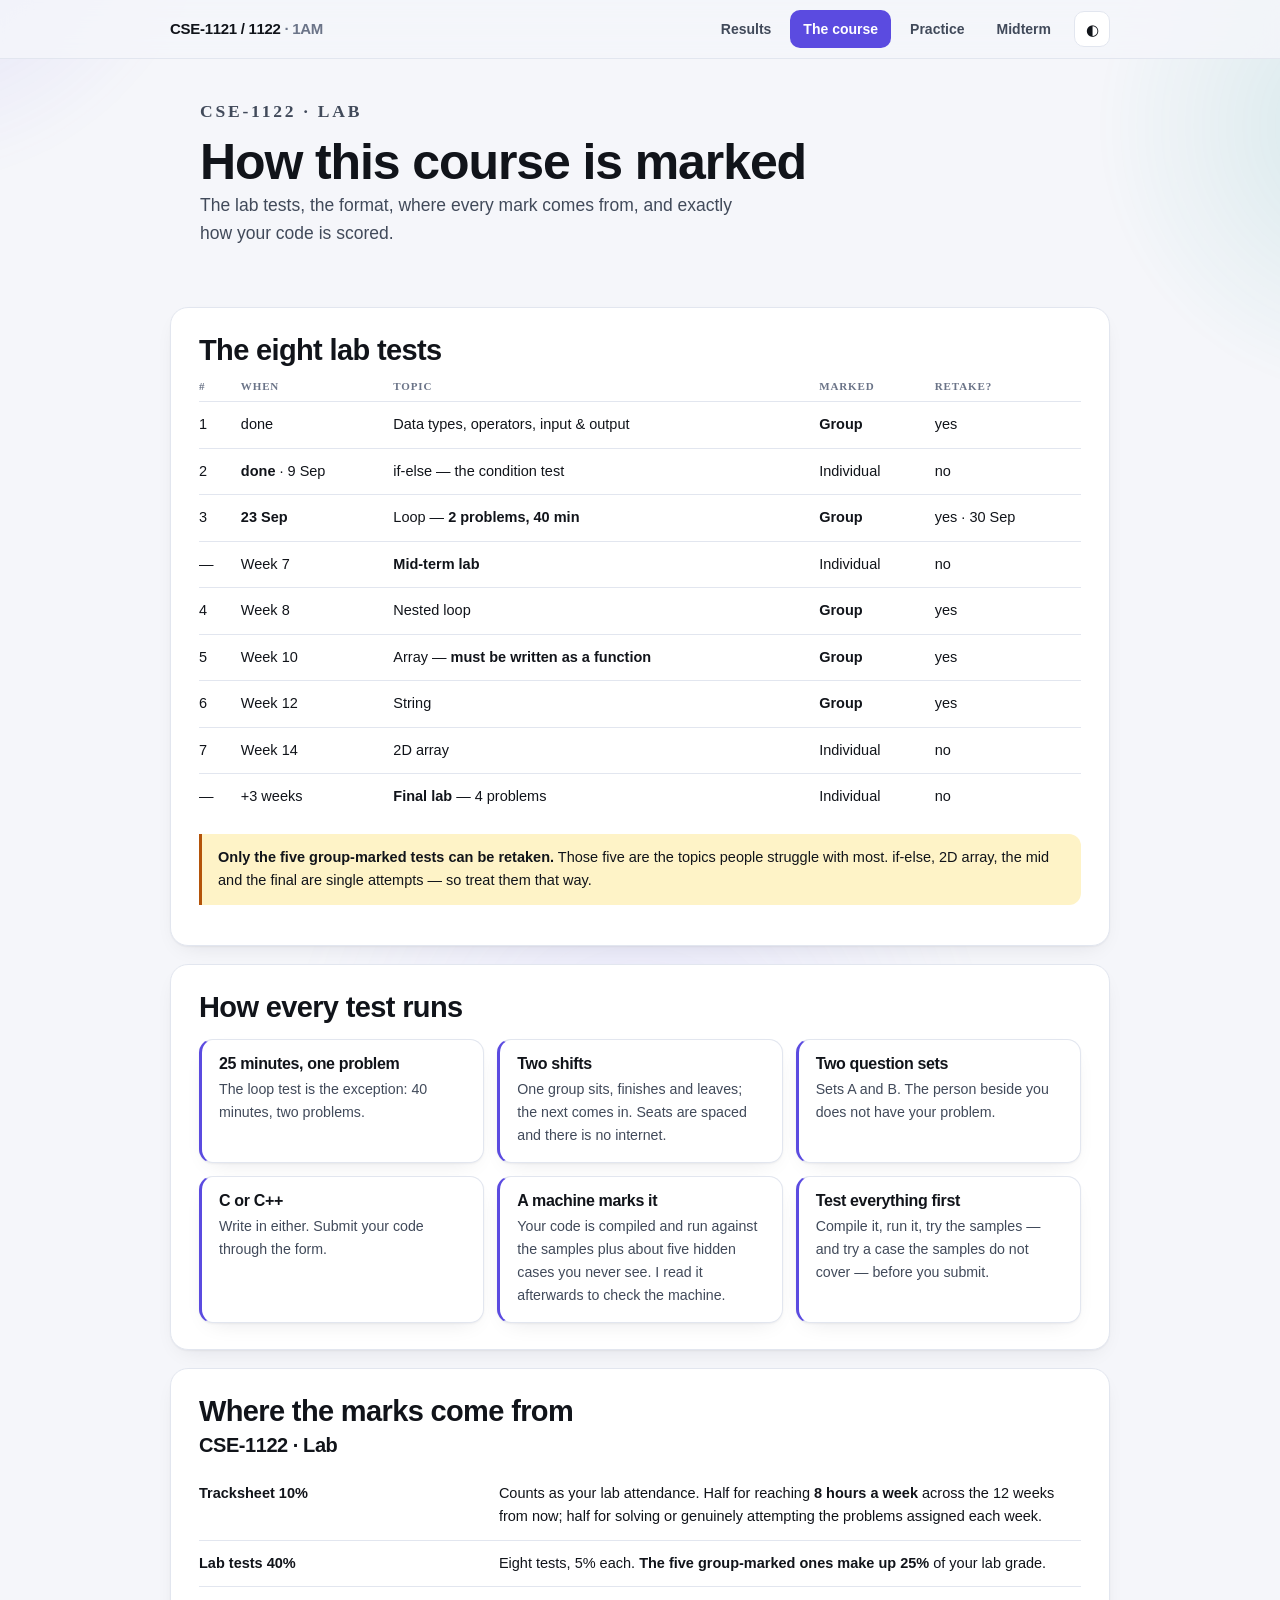
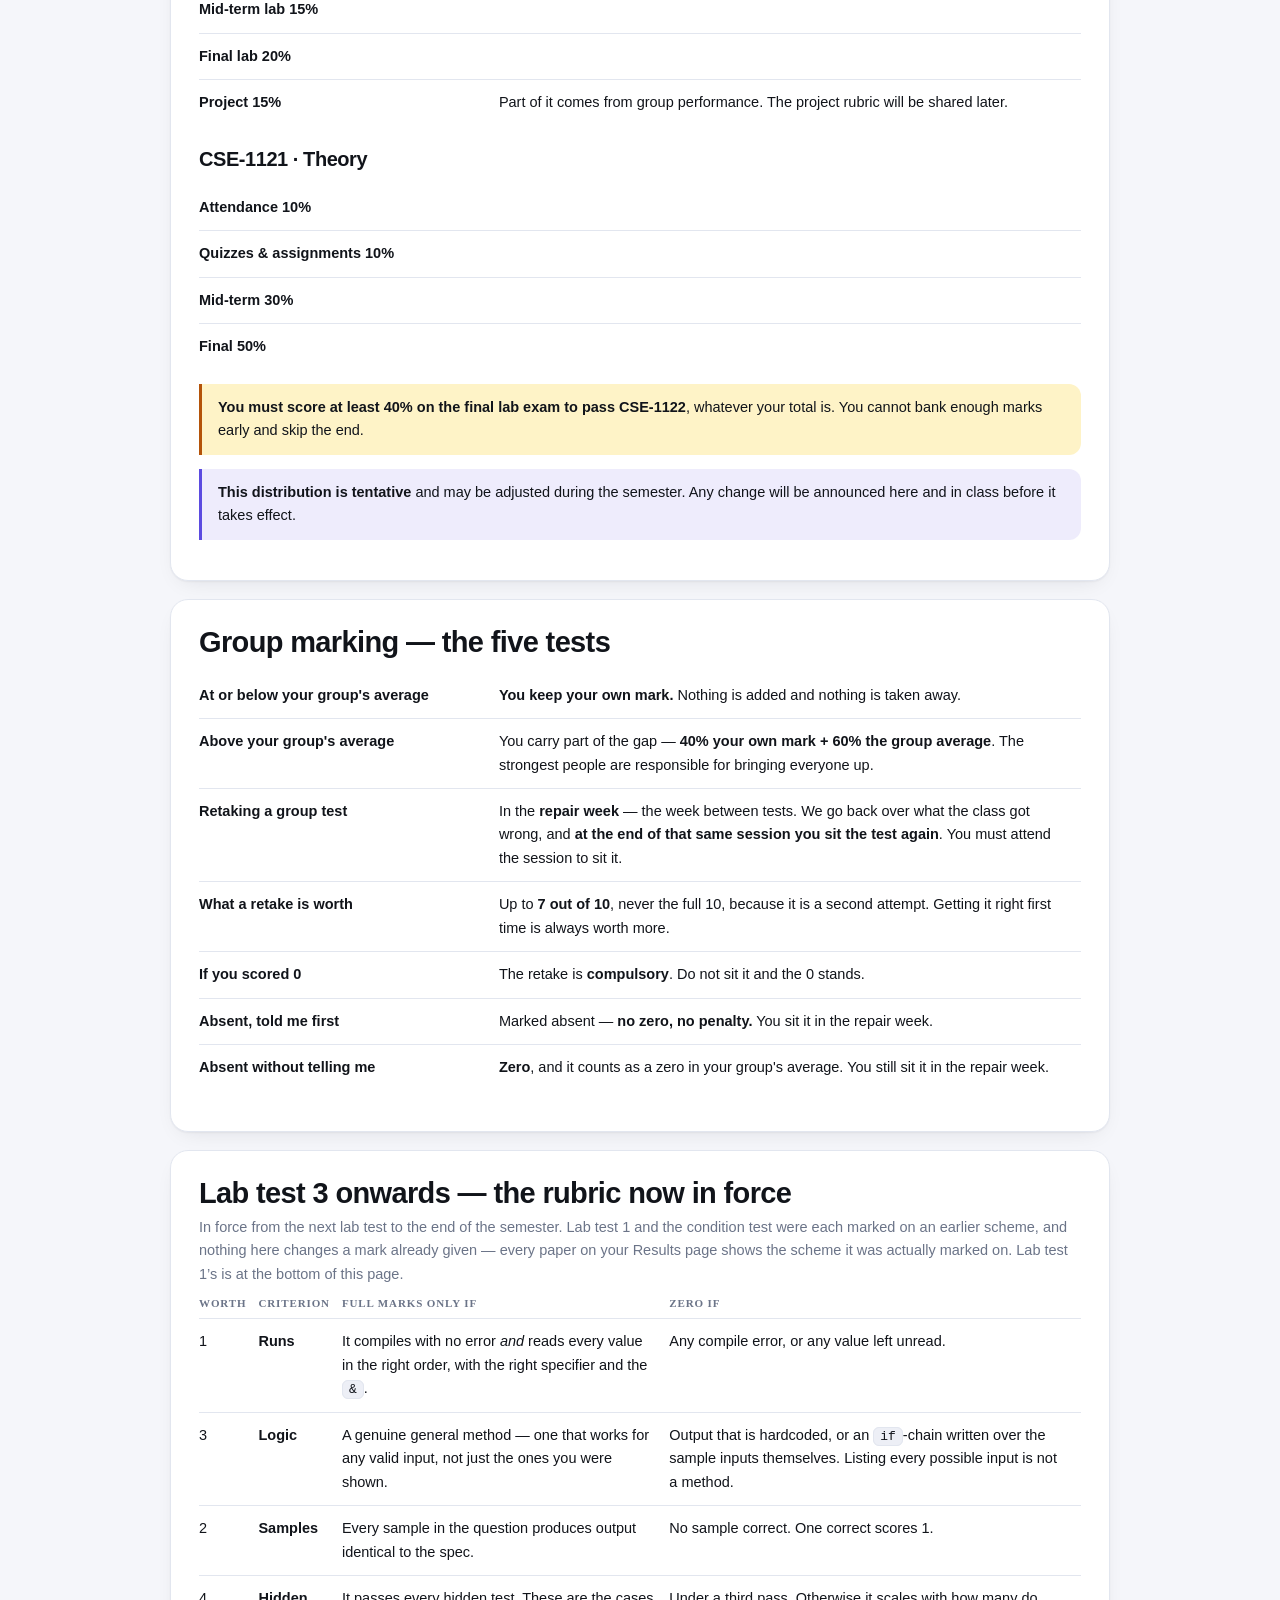
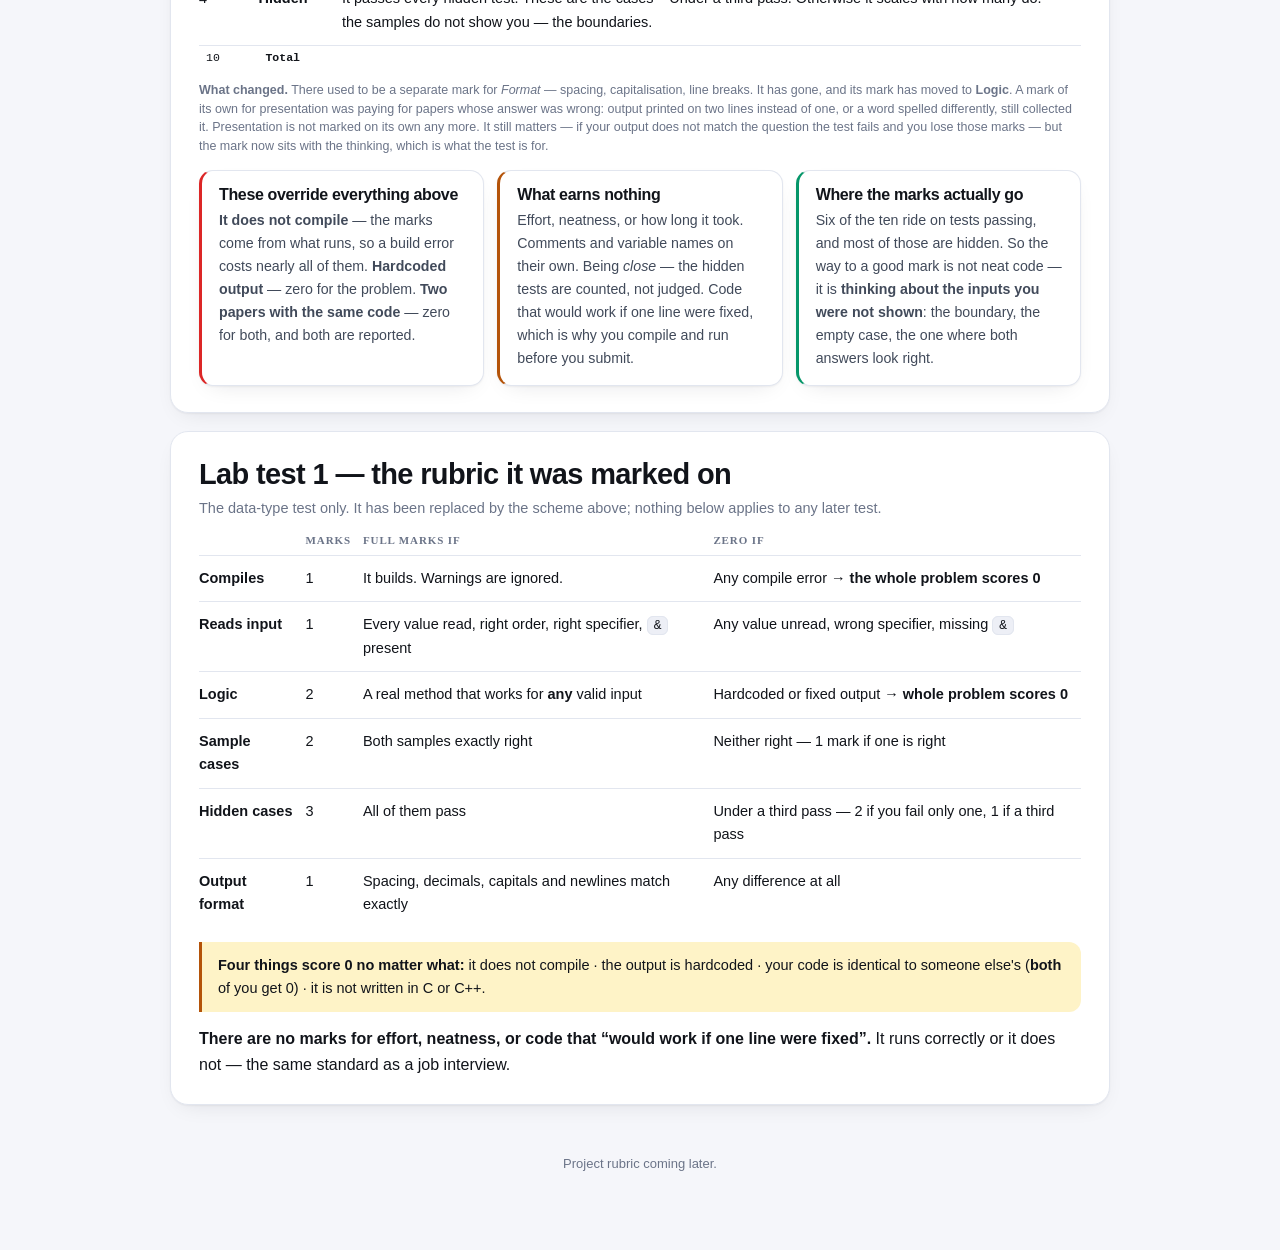
==== commit d7b3d17d: "Add the Midterm tab: lab midterm marks, code and tests per student Encrypted with the existing group" ====
--- a/course.html
+++ b/course.html
@@ -2,6 +2,7 @@
 <a class="nl" href="index.html">Results</a>
 <a class="nl on" href="course.html">The course</a>
 <a class="nl" href="practice.html">Practice</a>
+<a class="nl" href="midterm.html">Midterm</a>
 <button id="tt" title="Light or dark" aria-label="Toggle theme">◐</button></div></nav><div class="w"><div class="hero rv">
 <p class="eyebrow">CSE-1122 · Lab</p><h1>How this course is marked</h1>
 <p>The lab tests, the format, where every mark comes from, and exactly how your code is scored.</p></div>
--- a/assets/site.css
+++ b/assets/site.css
@@ -311,6 +311,8 @@
 .b .hi{background:var(--ok)} .b .mm{background:var(--md)} .b .ll{background:var(--lo)}
 .b b{font-size:11px;text-align:right;font-weight:700}
 .nt{background:var(--bg2);border-left:3px solid var(--mut);padding:10px 13px;margin:0 0 10px;font-size:13.5px;border-radius:0 9px 9px 0}
+.nt p{margin:0 0 9px}
+.nt p:last-child{margin-bottom:0}
 .lb{font:700 10.5px/1 ui-sans-serif;letter-spacing:.09em;text-transform:uppercase;color:var(--mut);margin:13px 0 6px}
 .fx{margin:0;padding-left:18px;font-size:13.5px} .fx li{margin-bottom:7px} .fx b{color:var(--acc)}
 
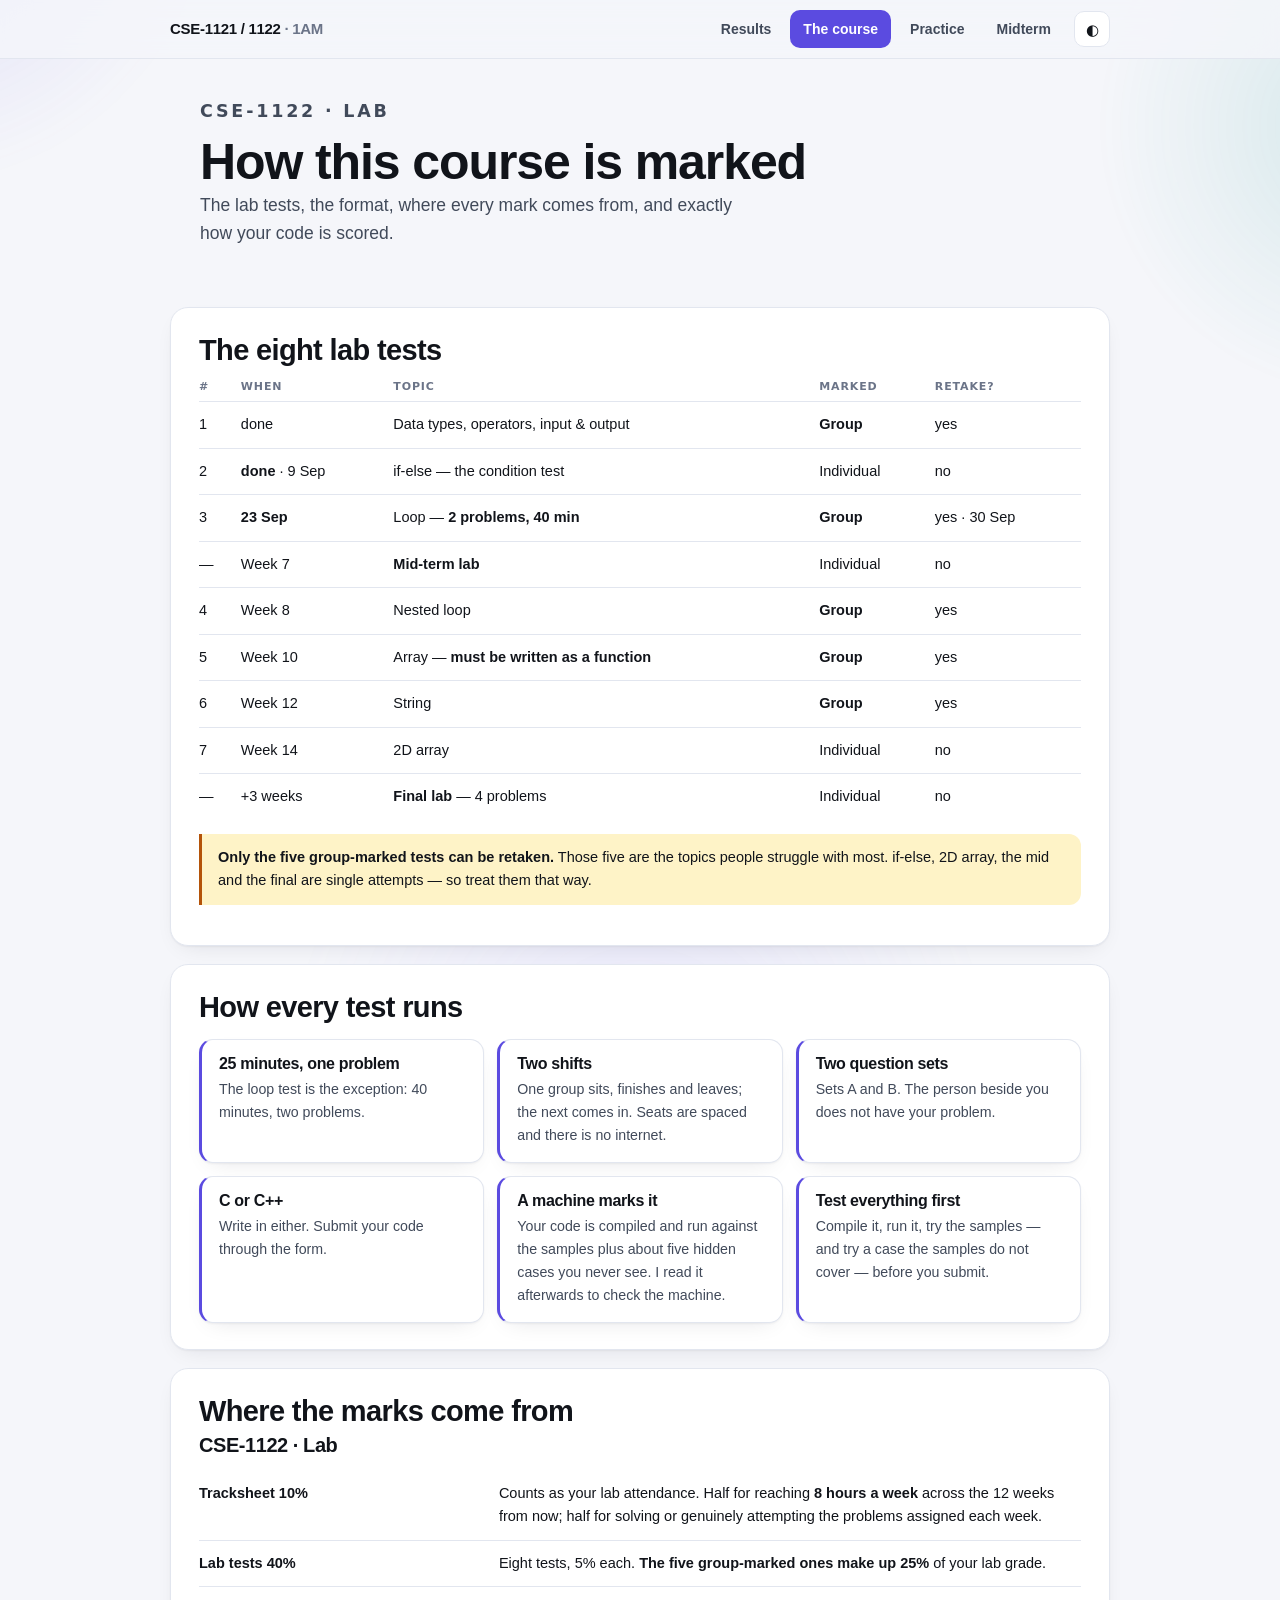
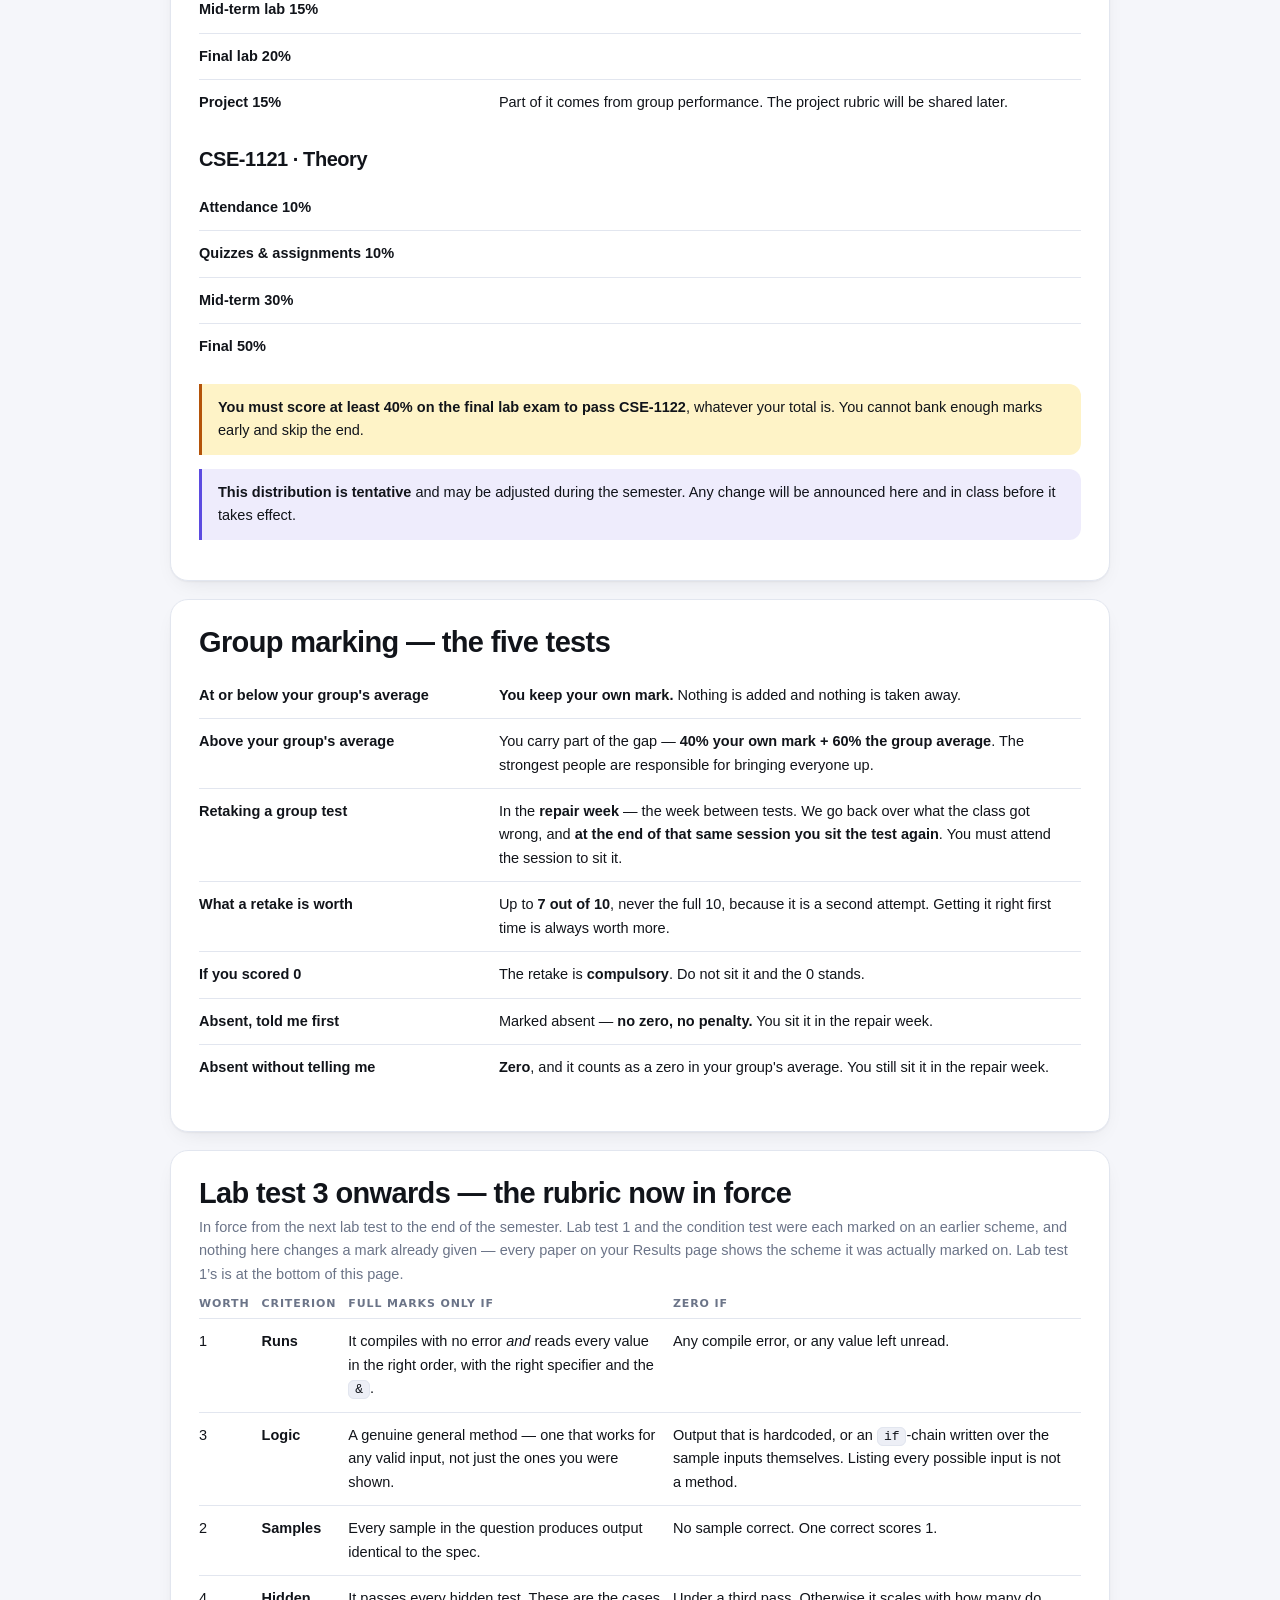
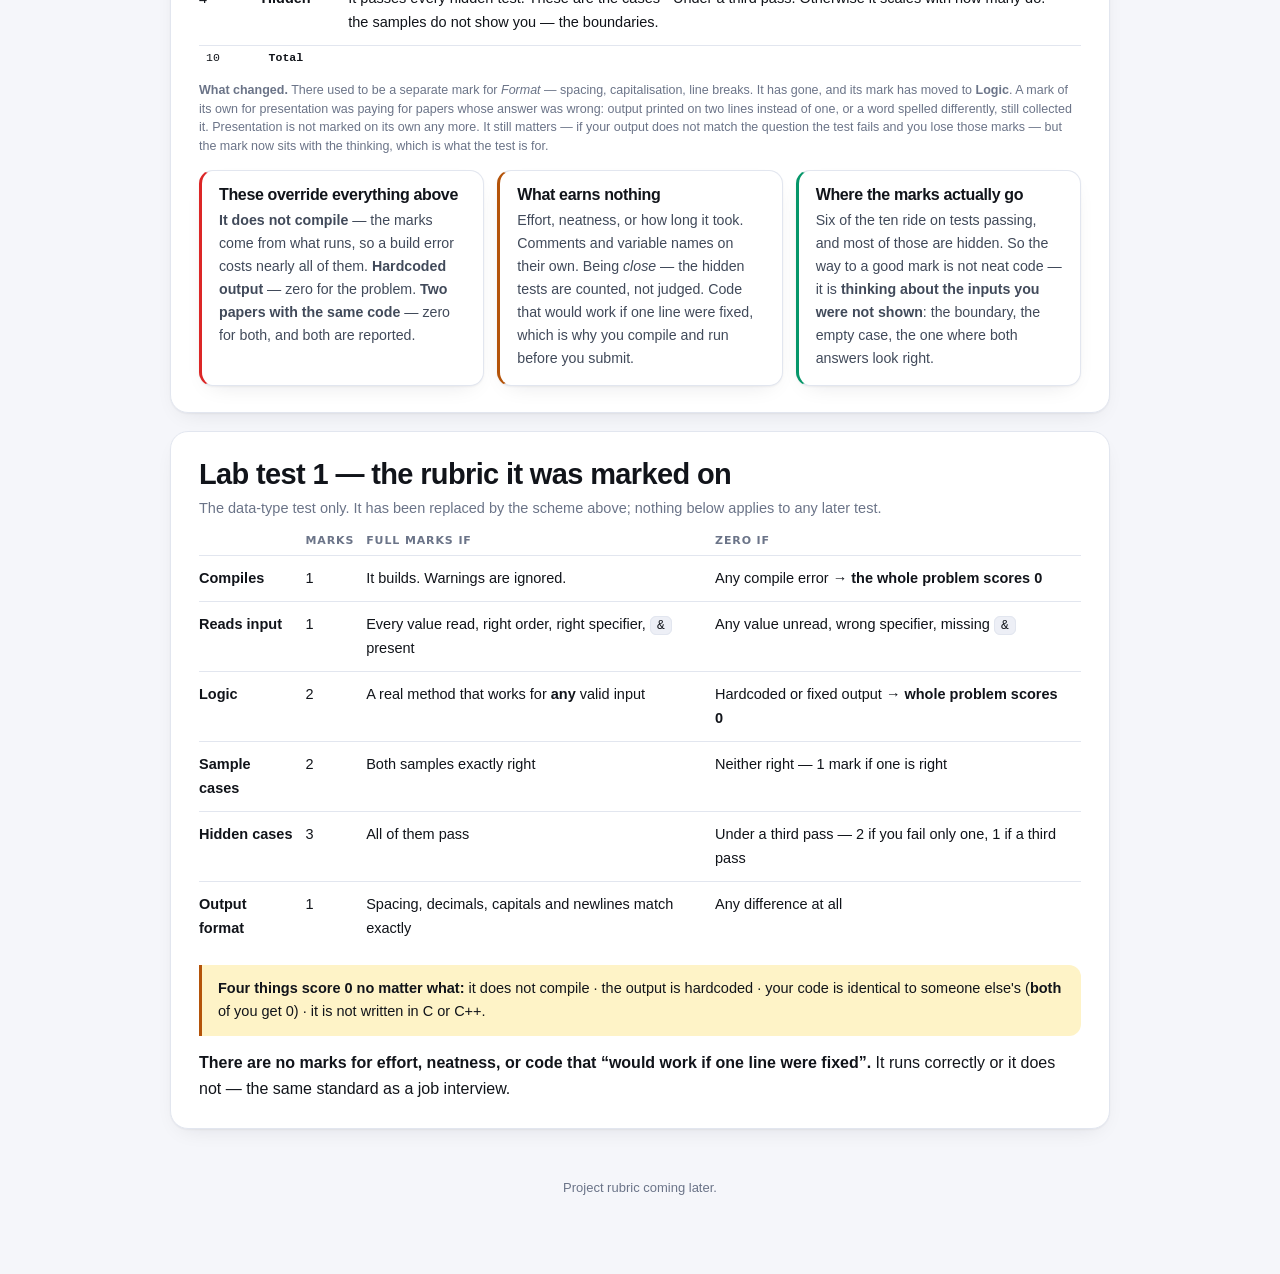
==== commit 2cd1493a: "Midterm tab: personal advice from the three lab tests, in simple English Each card sets if-else (con" ====
--- a/course.html
+++ b/course.html
@@ -1,4 +1,4 @@
-<!doctype html><html lang="en"><head><meta charset="utf-8"><meta name="viewport" content="width=device-width,initial-scale=1"><meta name="robots" content="noindex,nofollow"><meta name="color-scheme" content="light dark"><title>The course — CSE-1121/1122 1AM</title><link rel="stylesheet" href="assets/site.css?v=0aa98976"><script>(function(){var s=localStorage.getItem("thm");if(s)document.documentElement.setAttribute("data-theme",s)})();</script></head><body><nav><div class="w"><span class="brand">CSE-1121 / 1122 <span>· 1AM</span></span>
+<!doctype html><html lang="en"><head><meta charset="utf-8"><meta name="viewport" content="width=device-width,initial-scale=1"><meta name="robots" content="noindex,nofollow"><meta name="color-scheme" content="light dark"><title>The course — CSE-1121/1122 1AM</title><link rel="stylesheet" href="assets/site.css?v=95848c4e"><script>(function(){var s=localStorage.getItem("thm");if(s)document.documentElement.setAttribute("data-theme",s)})();</script></head><body><nav><div class="w"><span class="brand">CSE-1121 / 1122 <span>· 1AM</span></span>
 <a class="nl" href="index.html">Results</a>
 <a class="nl on" href="course.html">The course</a>
 <a class="nl" href="practice.html">Practice</a>
--- a/assets/site.css
+++ b/assets/site.css
@@ -244,7 +244,7 @@
 /* ---- layout ------------------------------------------------------------- */
 .hero{padding:44px 30px 30px}
 @media(max-width:640px){.hero{padding:32px 18px 22px}}
-.eyebrow{font:700 11.5px/1 ui-sans-serif;letter-spacing:.16em;text-transform:uppercase;color:var(--acc);margin:0 0 13px}
+.eyebrow{font:700 11.5px/1 ui-sans-serif,system-ui,sans-serif;letter-spacing:.16em;text-transform:uppercase;color:var(--acc);margin:0 0 13px}
 .hero>p{color:var(--ink2);max-width:58ch;font-size:17.5px}
 section.s{background:var(--surf);border:1px solid var(--line);border-radius:18px;
  padding:26px 28px;margin:18px 0;box-shadow:var(--sh)}
@@ -259,7 +259,7 @@
 .tile h4{margin-bottom:5px} .tile p{font-size:14.2px;color:var(--ink2);margin:0}
 .tile.ok{border-left:3px solid var(--ok)} .tile.md{border-left:3px solid var(--md)}
 .tile.lo{border-left:3px solid var(--lo)} .tile.ac{border-left:3px solid var(--acc)}
-.pill{display:inline-block;font:700 11px/1 ui-sans-serif;letter-spacing:.04em;padding:5px 9px;border-radius:20px;margin-right:7px}
+.pill{display:inline-block;font:700 11px/1 ui-sans-serif,system-ui,sans-serif;letter-spacing:.04em;padding:5px 9px;border-radius:20px;margin-right:7px}
 .p-ok{background:var(--okb);color:var(--ok)} .p-md{background:var(--mdb);color:var(--md)} .p-lo{background:var(--lob);color:var(--lo)}
 .note{border-left:3px solid var(--md);background:var(--mdb);color:var(--ink);
  padding:12px 16px;border-radius:0 12px 12px 0;margin:14px 0;font-size:14.5px}
@@ -267,7 +267,7 @@
 /* tables scroll on mobile */
 .tw{overflow-x:auto;-webkit-overflow-scrolling:touch;margin:14px 0}
 table{width:100%;border-collapse:collapse;font-size:14.5px;min-width:440px}
-th{text-align:left;font:700 11px/1 ui-sans-serif;letter-spacing:.08em;text-transform:uppercase;
+th{text-align:left;font:700 11px/1 ui-sans-serif,system-ui,sans-serif;letter-spacing:.08em;text-transform:uppercase;
  color:var(--mut);padding:0 12px 9px 0;border-bottom:1px solid var(--line)}
 td{padding:11px 12px 11px 0;border-bottom:1px solid var(--line);vertical-align:top}
 tr:last-child td{border-bottom:0}
@@ -296,7 +296,7 @@
 .c{border:1px solid var(--line);border-radius:14px;padding:17px 19px;background:var(--card)}
 .ch{display:flex;justify-content:space-between;gap:8px;align-items:flex-start;margin-bottom:13px}
 .cid{font:600 11.5px/1 var(--mo);color:var(--mut);letter-spacing:.04em}
-.tg{font:700 10.5px/1 ui-sans-serif;letter-spacing:.06em;text-transform:uppercase;padding:5px 9px;border-radius:20px;white-space:nowrap}
+.tg{font:700 10.5px/1 ui-sans-serif,system-ui,sans-serif;letter-spacing:.06em;text-transform:uppercase;padding:5px 9px;border-radius:20px;white-space:nowrap}
 .tg.ok{background:var(--okb);color:var(--ok)} .tg.md{background:var(--mdb);color:var(--md)}
 .tg.lo{background:var(--lob);color:var(--lo)} .tg.owe{background:var(--line);color:var(--mut)}
 .mk{display:flex;gap:7px;margin-bottom:13px}
@@ -313,14 +313,14 @@
 .nt{background:var(--bg2);border-left:3px solid var(--mut);padding:10px 13px;margin:0 0 10px;font-size:13.5px;border-radius:0 9px 9px 0}
 .nt p{margin:0 0 9px}
 .nt p:last-child{margin-bottom:0}
-.lb{font:700 10.5px/1 ui-sans-serif;letter-spacing:.09em;text-transform:uppercase;color:var(--mut);margin:13px 0 6px}
+.lb{font:700 10.5px/1 ui-sans-serif,system-ui,sans-serif;letter-spacing:.09em;text-transform:uppercase;color:var(--mut);margin:13px 0 6px}
 .fx{margin:0;padding-left:18px;font-size:13.5px} .fx li{margin-bottom:7px} .fx b{color:var(--acc)}
 
 .hint{font-size:12.5px;color:var(--mut);margin:0 0 10px;line-height:1.5}
 .fx{list-style:none;padding:0;margin:0;display:grid;gap:9px}
 .stp{display:grid;grid-template-columns:24px 1fr;gap:10px;align-items:start;margin:0}
 .sn{width:24px;height:24px;border-radius:50%;background:var(--acc);color:#fff;
- font:700 12px/24px ui-sans-serif;text-align:center;flex:none}
+ font:700 12px/24px ui-sans-serif,system-ui,sans-serif;text-align:center;flex:none}
 .sb p{margin:0 0 6px;font-size:13.5px;line-height:1.55}
 .sb p:last-child{margin-bottom:0}
 .sb .tail{color:var(--mut);font-size:12.5px;font-style:italic}
@@ -329,7 +329,7 @@
  max-height:150px;overflow:auto;font:11.5px/1.6 var(--mo);white-space:pre-wrap;margin:0}
 .cp{position:absolute;top:7px;right:7px;border:1px solid rgba(255,255,255,.22);
  background:rgba(255,255,255,.1);color:#EDF1F8;border-radius:7px;padding:4px 10px;
- font:600 11px ui-sans-serif;cursor:pointer;backdrop-filter:blur(4px)}
+ font:600 11px ui-sans-serif,system-ui,sans-serif;cursor:pointer;backdrop-filter:blur(4px)}
 .cp:hover{background:rgba(255,255,255,.2)} .cp.done{background:var(--ok);border-color:var(--ok);color:#fff}
 .sm{font-size:14px;color:var(--ink2)}
 details{margin:0 0 10px} summary{cursor:pointer;font-size:13px;color:var(--acc);font-weight:650}
@@ -371,3 +371,25 @@
 .cards{border-top:0!important;border-radius:0 0 16px 16px}
 @media(max-width:560px){.cards{grid-template-columns:1fr}.b{grid-template-columns:94px 1fr 22px}
  .bar{top:0}}
+
+/* midterm card: the two topics side by side (earlier test -> midterm), then the advice */
+.rec{display:grid;gap:5px;margin:0 0 6px}
+.rec .rh,.rec .rr{display:grid;grid-template-columns:52px 1fr 1fr 38px;gap:6px;align-items:center}
+.rec .rh span{font:700 9.5px/1 ui-sans-serif,system-ui,sans-serif;letter-spacing:.08em;text-transform:uppercase;color:var(--mut)}
+.rec .rk{font-size:12.5px;font-weight:700;color:var(--ink2)}
+.rec .rcv{border-radius:9px;padding:6px 8px;font-size:11.5px;color:var(--mut);
+ font-variant-numeric:tabular-nums;background:var(--bg2);border:1px solid var(--line)}
+.rec .rcv b{font-size:17px;font-weight:800;color:var(--ink);letter-spacing:-.02em;margin-right:1px}
+.rec .rcv i{display:block;font-style:normal;font-size:10.5px;margin-top:1px}
+.rec .rcv.ok{background:color-mix(in srgb,#2e9e5b 13%,var(--card));border-color:color-mix(in srgb,#2e9e5b 30%,var(--line))}
+.rec .rcv.md{background:color-mix(in srgb,#c98a1a 14%,var(--card));border-color:color-mix(in srgb,#c98a1a 32%,var(--line))}
+.rec .rcv.lo{background:color-mix(in srgb,#c9483f 12%,var(--card));border-color:color-mix(in srgb,#c9483f 30%,var(--line))}
+.rec .rcv.na b{color:var(--mut)}
+.rec .rd{font-size:12px;font-weight:750;text-align:right;font-variant-numeric:tabular-nums}
+.rec .rd.inc{color:var(--ok)} .rec .rd.dec{color:var(--lo)} .rec .rd.flat{color:var(--mut);font-weight:600}
+.rnote{font-size:12px;color:var(--mut);margin:0 0 4px;line-height:1.45}
+.nt.adv{border-left-color:var(--acc)}
+.pid b{font:700 11.5px var(--mo);color:var(--acc);margin-right:2px}
+.sb code,.nt code{font-size:12px;padding:0 4px}
+.mlist{margin:16px 0 0}
+.mlist h3{font-size:15px;margin:0 0 9px}
